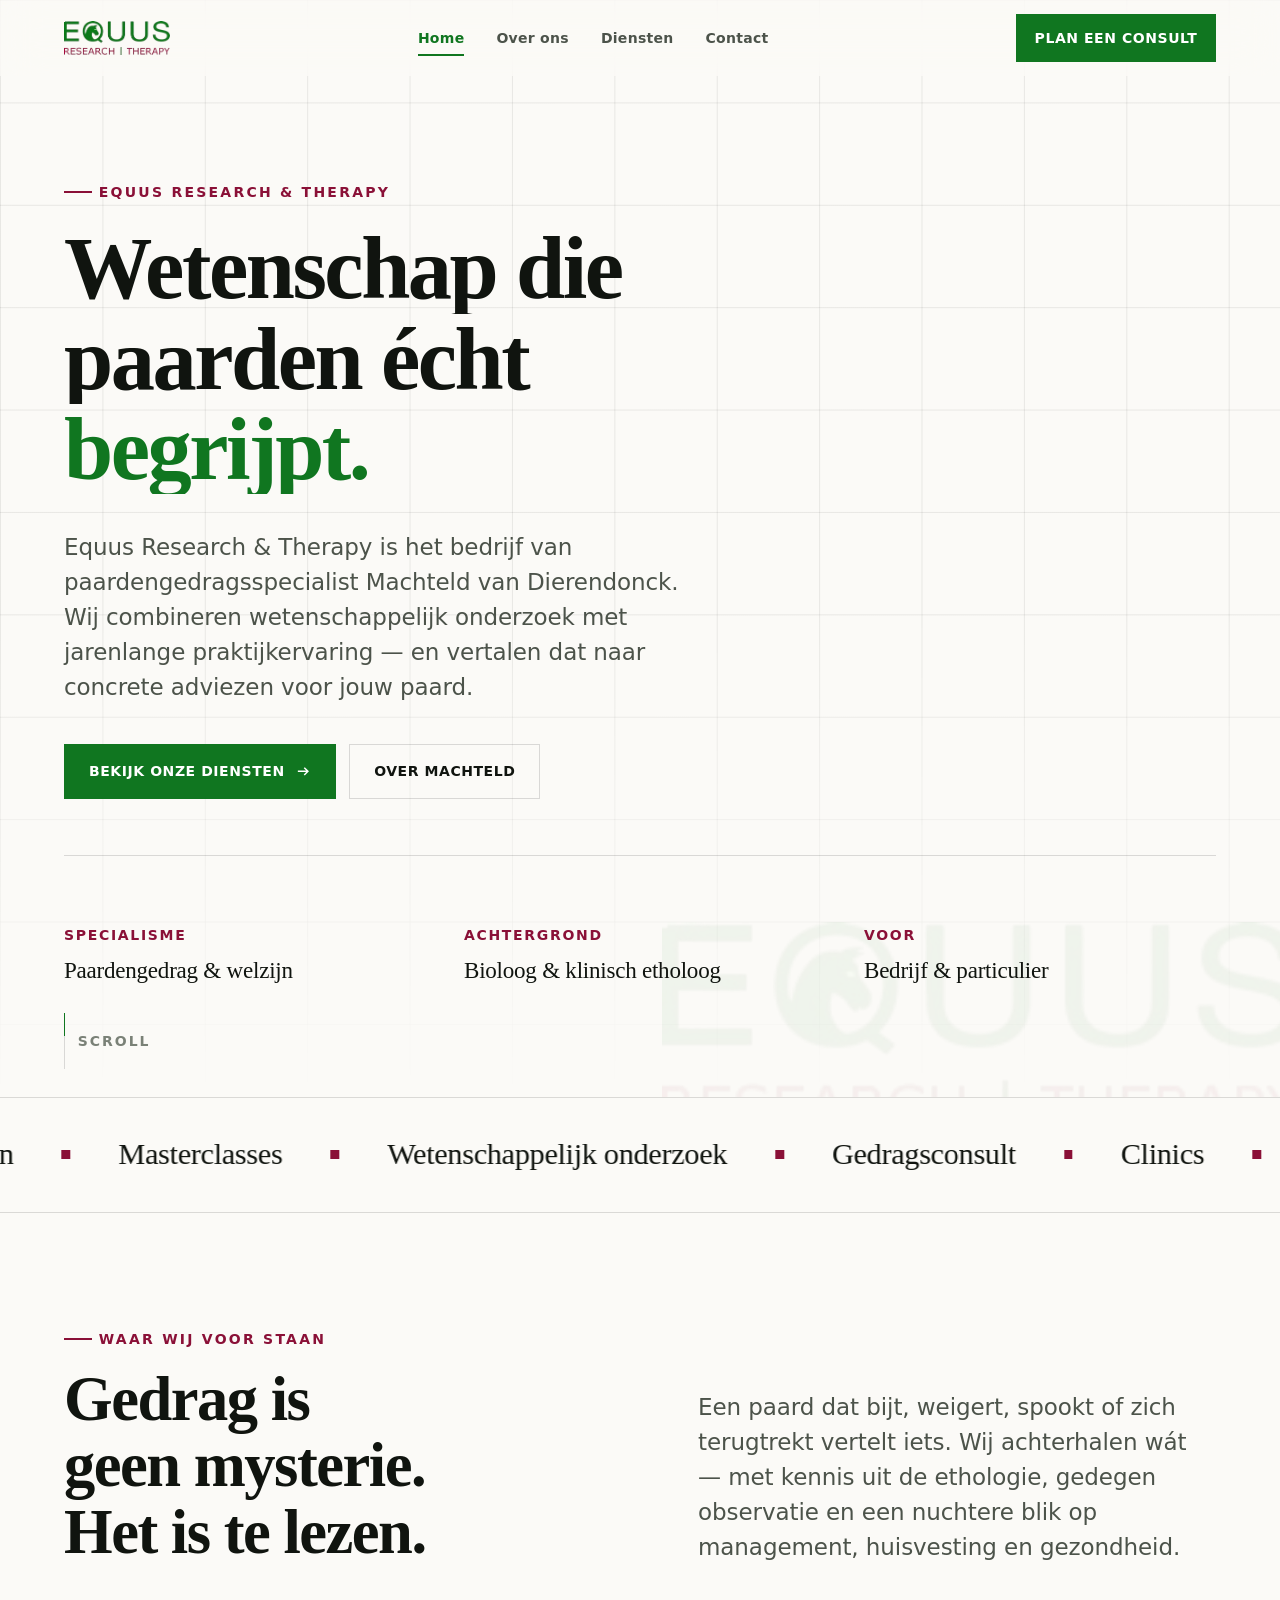
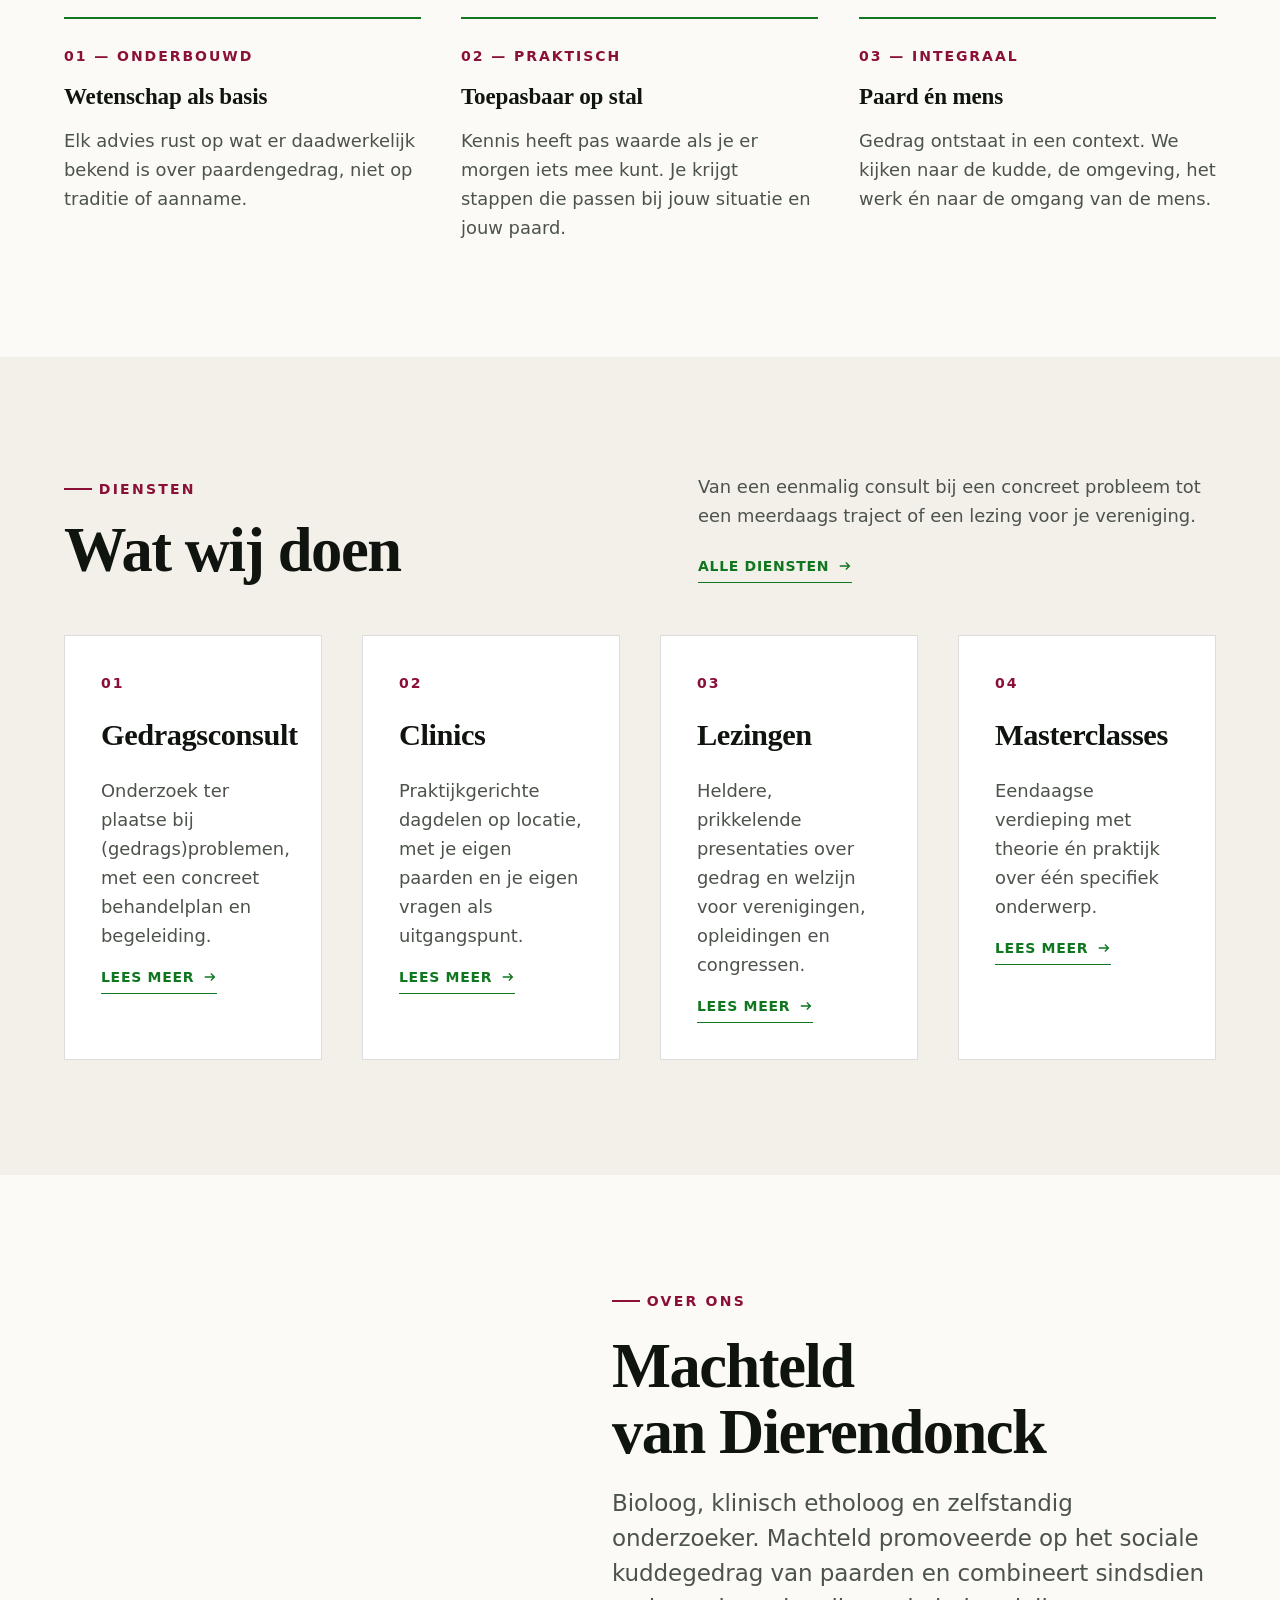
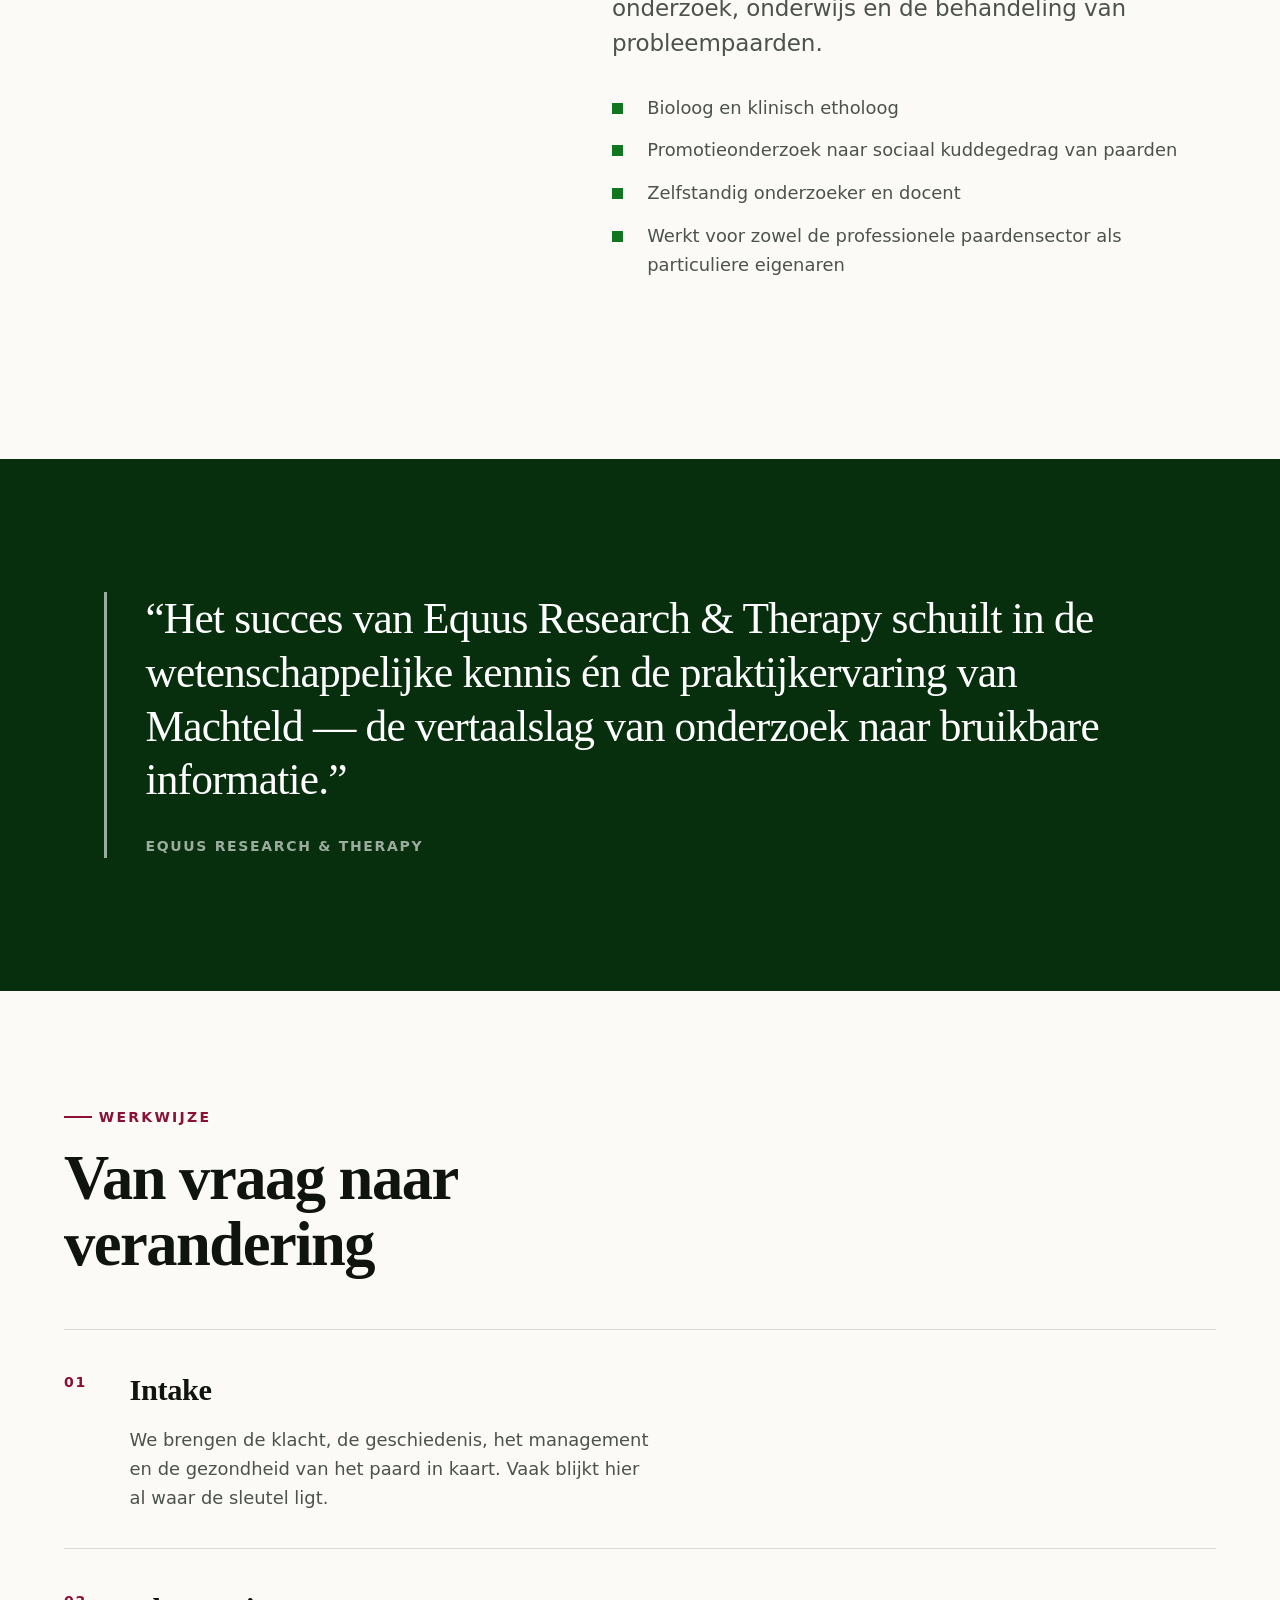
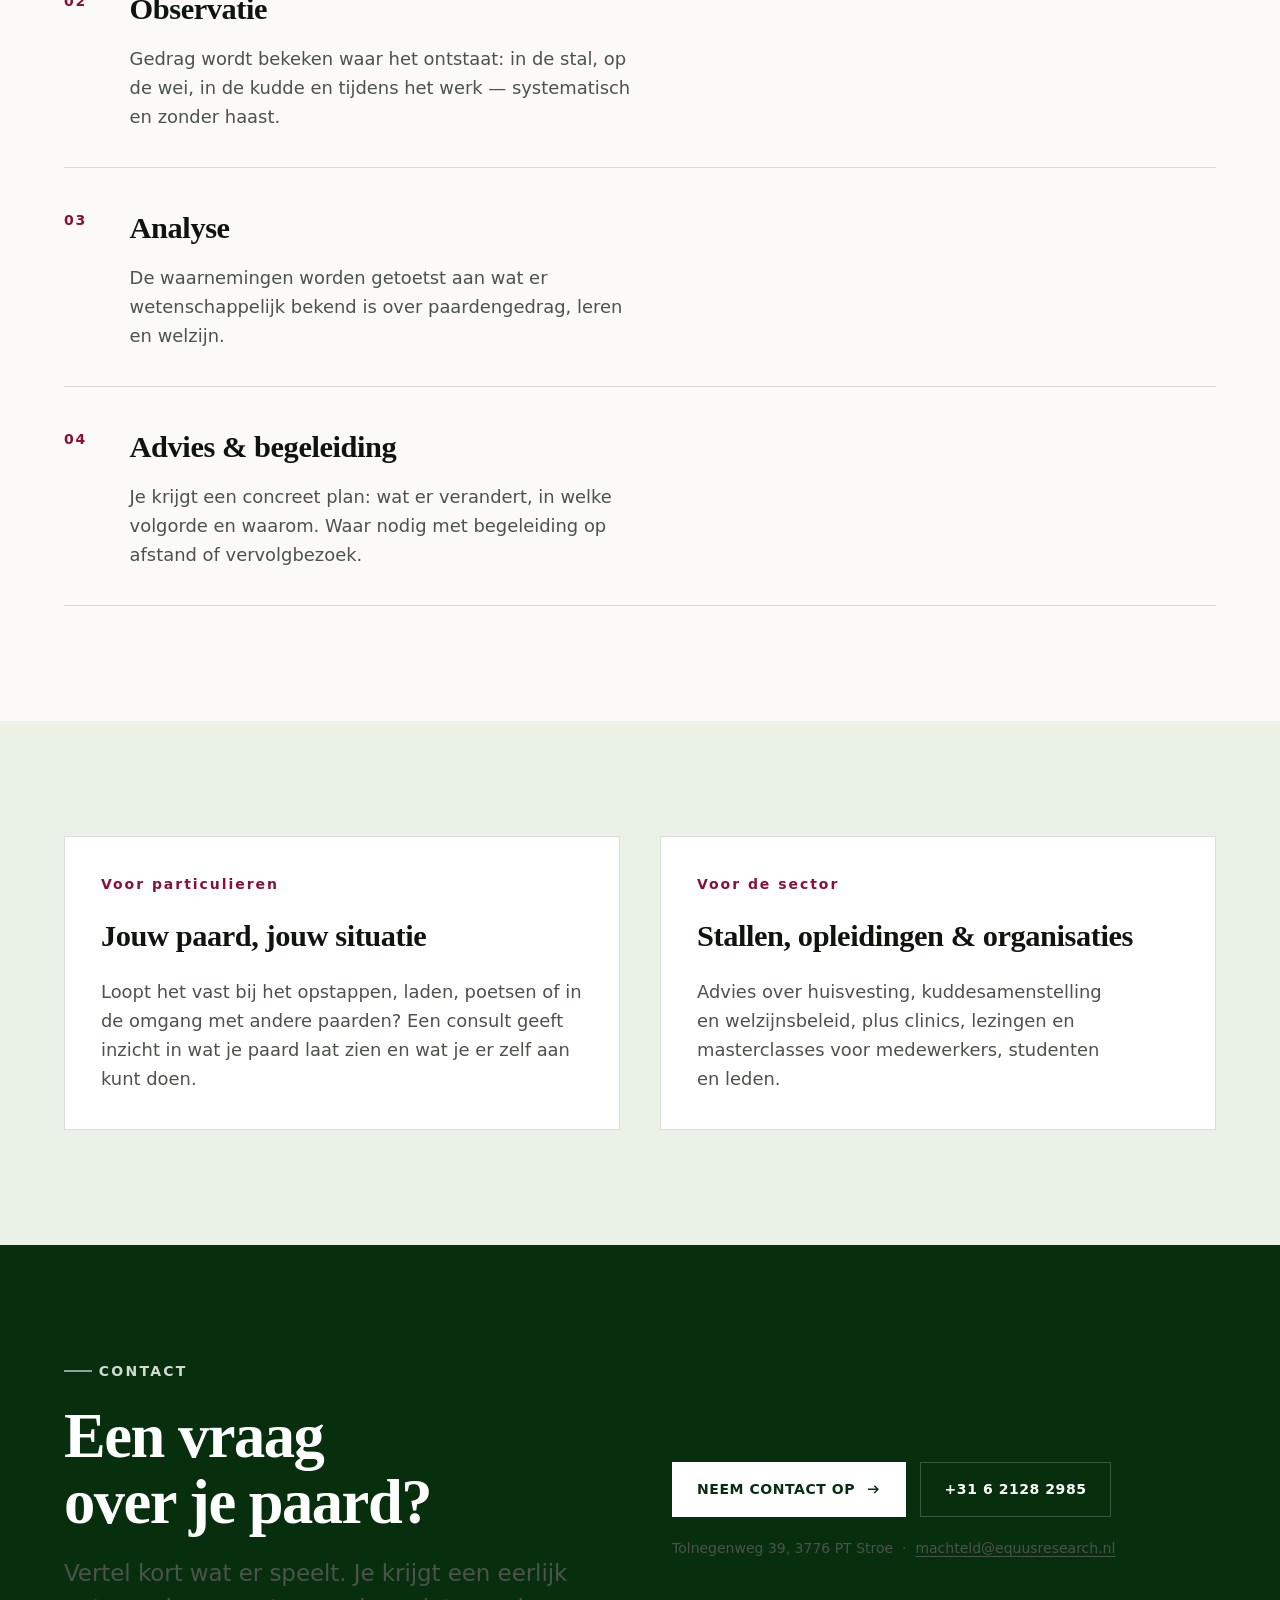
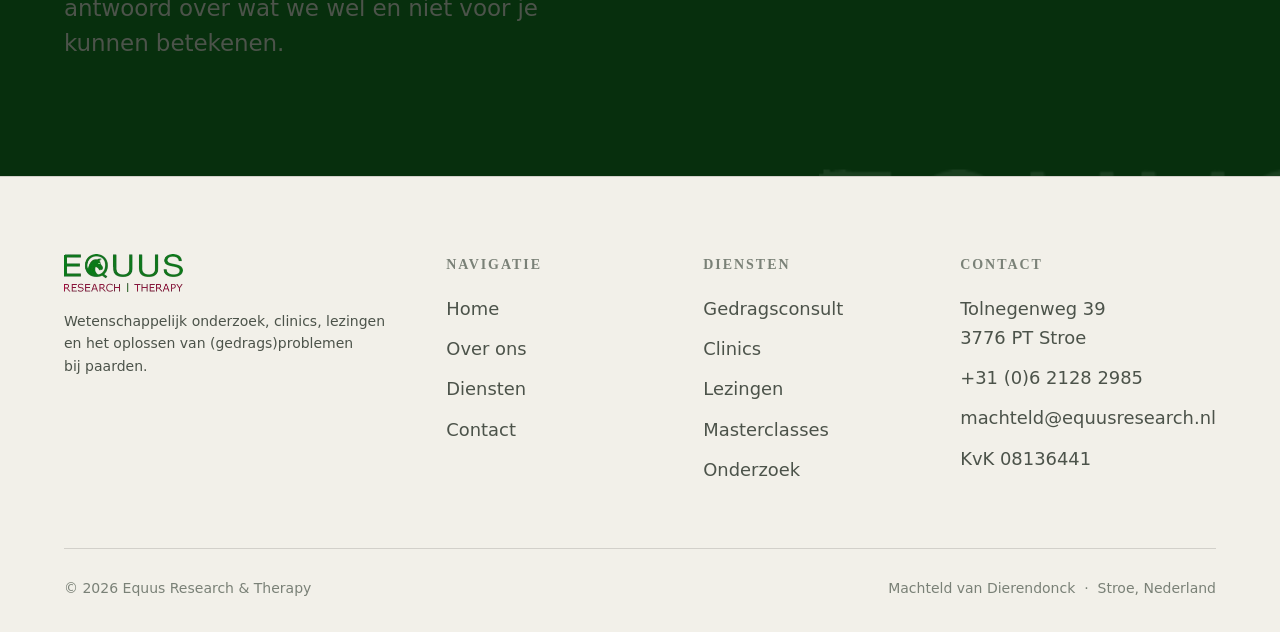
==== index.html @ 3ecbb98e "Website Equus Research & Therapy Statische site met vier pagina's (home, over ons, diensten, contact" ====
<!DOCTYPE html>
<html lang="nl">
<head>
<meta charset="utf-8">
<meta name="viewport" content="width=device-width, initial-scale=1">
<title>EQUUS — Paardengedragsspecialist & Gedragstherapie</title>
<meta name="description" content="Wetenschappelijk onderbouwde hulp bij gedragsproblemen bij paarden. Gedragsconsult, clinics, lezingen en masterclasses door paardengedragsspecialist Machteld van Dierendonck.">
<meta name="keywords" content="paardengedragsspecialist, gedragstherapie paard, gedragsproblemen paarden, paardengedrag, etholoog, clinics paarden, masterclass paardengedrag, paardenwelzijn">
<link rel="canonical" href="https://www.equusresearch.nl/">
<meta name="theme-color" content="#107620">
<meta name="author" content="Equus Research &amp; Therapy">
<meta name="robots" content="index, follow">

<meta property="og:type" content="website">
<meta property="og:locale" content="nl_NL">
<meta property="og:site_name" content="Equus Research &amp; Therapy">
<meta property="og:title" content="EQUUS — Paardengedragsspecialist &amp; Gedragstherapie">
<meta property="og:description" content="Wetenschap en praktijk verenigd. Gedragsconsulten, clinics, lezingen en masterclasses rond paardengedrag en paardenwelzijn.">
<meta property="og:url" content="https://www.equusresearch.nl/">
<meta property="og:image" content="https://www.equusresearch.nl/assets/img/equus-logo.png">
<meta name="twitter:card" content="summary_large_image">

<link rel="icon" href="assets/img/equus-logo.png" type="image/png">
<link rel="apple-touch-icon" href="assets/img/equus-logo.png">
<link rel="stylesheet" href="assets/css/style.css">

<script type="application/ld+json">
{
  "@context": "https://schema.org",
  "@type": "ProfessionalService",
  "name": "Equus Research & Therapy",
  "description": "Wetenschappelijk onderzoek, clinics, lezingen en het oplossen van gedragsproblemen bij paarden.",
  "url": "https://www.equusresearch.nl/",
  "logo": "https://www.equusresearch.nl/assets/img/equus-logo.png",
  "image": "https://www.equusresearch.nl/assets/img/equus-logo.png",
  "email": "machteld@equusresearch.nl",
  "telephone": "+31621282985",
  "faxNumber": "+31342475656",
  "address": {
    "@type": "PostalAddress",
    "streetAddress": "Tolnegenweg 39",
    "postalCode": "3776 PT",
    "addressLocality": "Stroe",
    "addressCountry": "NL"
  },
  "areaServed": { "@type": "Country", "name": "Nederland" },
  "founder": {
    "@type": "Person",
    "name": "Machteld van Dierendonck",
    "jobTitle": "Paardengedragsspecialist, bioloog en klinisch etholoog"
  },
  "knowsAbout": ["Paardengedrag", "Kuddegedrag", "Paardenwelzijn", "Ethologie", "Gedragstherapie paarden"],
  "identifier": { "@type": "PropertyValue", "name": "KvK", "value": "08136441" },
  "hasOfferCatalog": {
    "@type": "OfferCatalog",
    "name": "Diensten",
    "itemListElement": [
      { "@type": "Offer", "itemOffered": { "@type": "Service", "name": "Gedragsconsult" } },
      { "@type": "Offer", "itemOffered": { "@type": "Service", "name": "Clinics" } },
      { "@type": "Offer", "itemOffered": { "@type": "Service", "name": "Lezingen" } },
      { "@type": "Offer", "itemOffered": { "@type": "Service", "name": "Masterclasses" } },
      { "@type": "Offer", "itemOffered": { "@type": "Service", "name": "Wetenschappelijk onderzoek" } }
    ]
  }
}
</script>
</head>
<body>

<a class="skip-link" href="#main">Naar hoofdinhoud</a>
<div class="progress" aria-hidden="true"></div>

<!-- ===================== HEADER ===================== -->
<header class="site-header">
  <div class="site-header__inner">
    <a class="brand" href="index.html" aria-label="Equus Research &amp; Therapy — naar de homepagina">
      <img src="assets/img/equus-logo.png" alt="Equus Research &amp; Therapy" width="235" height="76">
    </a>

    <nav class="nav" aria-label="Hoofdnavigatie">
      <a class="nav__link" data-nav="index.html" href="index.html">Home</a>
      <a class="nav__link" data-nav="over-ons.html" href="over-ons.html">Over ons</a>
      <a class="nav__link" data-nav="diensten.html" href="diensten.html">Diensten</a>
      <a class="nav__link" data-nav="contact.html" href="contact.html">Contact</a>
    </nav>

    <div class="header-actions">
      <a class="btn btn--sm" href="contact.html">
        <span class="btn__label">Plan een consult</span>
      </a>
      <button class="burger" type="button" aria-expanded="false" aria-controls="mobile-nav" aria-label="Menu openen">
        <span></span><span></span><span></span>
      </button>
    </div>
  </div>
</header>

<div class="scrim" aria-hidden="true"></div>
<nav class="mobile-nav" id="mobile-nav" aria-label="Mobiele navigatie">
  <a class="mobile-nav__link" data-nav="index.html" href="index.html"><span>01</span> Home</a>
  <a class="mobile-nav__link" data-nav="over-ons.html" href="over-ons.html"><span>02</span> Over ons</a>
  <a class="mobile-nav__link" data-nav="diensten.html" href="diensten.html"><span>03</span> Diensten</a>
  <a class="mobile-nav__link" data-nav="contact.html" href="contact.html"><span>04</span> Contact</a>
  <a class="btn" href="contact.html" style="margin-top: 1.75rem; justify-content: center;">
    <span class="btn__label">Plan een consult</span>
    <svg class="btn__arrow" viewBox="0 0 16 16" fill="none" aria-hidden="true"><path d="M2 8h11M9 4l4 4-4 4" stroke="currentColor" stroke-width="1.6"/></svg>
  </a>
</nav>

<main id="main">

  <!-- ===================== HERO ===================== -->
  <section class="hero">
    <div class="hero__grid" aria-hidden="true"></div>
    <img class="hero__mark" src="assets/img/equus-logo.png" alt="" aria-hidden="true" data-parallax="0.10">

    <div class="shell hero__inner">
      <p class="eyebrow" data-reveal="none">Equus Research &amp; Therapy</p>

      <h1 class="display hero__title reveal-lines" style="margin-top: 1.25rem;">
        <span><i>Wetenschap die</i></span>
        <span><i>paarden écht</i></span>
        <span><i><em>begrijpt.</em></i></span>
      </h1>

      <div style="max-width: 40rem; margin-top: clamp(1.5rem, 3vw, 2.25rem);">
        <p class="lead" data-reveal data-delay="220">
          Equus Research &amp; Therapy is het bedrijf van paardengedragsspecialist
          Machteld van Dierendonck. Wij combineren wetenschappelijk onderzoek met
          jarenlange praktijkervaring — en vertalen dat naar concrete adviezen voor
          jouw paard.
        </p>
      </div>

      <div class="row" style="margin-top: clamp(1.75rem, 3vw, 2.5rem);" data-reveal data-delay="320">
        <a class="btn" href="diensten.html">
          <span class="btn__label">Bekijk onze diensten</span>
          <svg class="btn__arrow" viewBox="0 0 16 16" fill="none" aria-hidden="true">
            <path d="M2 8h11M9 4l4 4-4 4" stroke="currentColor" stroke-width="1.6"/>
          </svg>
        </a>
        <a class="btn btn--ghost" href="over-ons.html">
          <span class="btn__label">Over Machteld</span>
        </a>
      </div>

      <ul class="hero__meta" data-stagger="110">
        <li data-reveal>
          <span class="k">Specialisme</span>
          <span class="v">Paardengedrag &amp; welzijn</span>
        </li>
        <li data-reveal>
          <span class="k">Achtergrond</span>
          <span class="v">Bioloog &amp; klinisch etholoog</span>
        </li>
        <li data-reveal>
          <span class="k">Voor</span>
          <span class="v">Bedrijf &amp; particulier</span>
        </li>
      </ul>
    </div>

    <div class="scroll-cue" aria-hidden="true">
      <span class="scroll-cue__track"></span>
      <span>Scroll</span>
    </div>
  </section>

  <!-- ===================== TICKER ===================== -->
  <div class="ticker" aria-hidden="true">
    <div class="ticker__track">
      <span class="ticker__item">Gedragsconsult</span>
      <span class="ticker__item">Clinics</span>
      <span class="ticker__item">Lezingen</span>
      <span class="ticker__item">Masterclasses</span>
      <span class="ticker__item">Wetenschappelijk onderzoek</span>
      <span class="ticker__item">Gedragsconsult</span>
      <span class="ticker__item">Clinics</span>
      <span class="ticker__item">Lezingen</span>
      <span class="ticker__item">Masterclasses</span>
      <span class="ticker__item">Wetenschappelijk onderzoek</span>
    </div>
  </div>

  <!-- ===================== POSITIONERING ===================== -->
  <section class="section">
    <div class="shell">
      <div class="section-head">
        <div class="section-head__title">
          <p class="eyebrow" data-reveal>Waar wij voor staan</p>
          <h2 class="h1" data-reveal data-delay="80">
            Gedrag is geen mysterie.<br>Het is te lezen.
          </h2>
        </div>
        <div data-reveal data-delay="160">
          <p class="lead">
            Een paard dat bijt, weigert, spookt of zich terugtrekt vertelt iets.
            Wij achterhalen wát — met kennis uit de ethologie, gedegen observatie
            en een nuchtere blik op management, huisvesting en gezondheid.
          </p>
        </div>
      </div>

      <div class="grid grid-3" data-stagger="110">
        <div class="pillar" data-reveal>
          <span class="pillar__k">01 — Onderbouwd</span>
          <h3 class="h4">Wetenschap als basis</h3>
          <p class="muted">
            Elk advies rust op wat er daadwerkelijk bekend is over paardengedrag,
            niet op traditie of aanname.
          </p>
        </div>
        <div class="pillar" data-reveal>
          <span class="pillar__k">02 — Praktisch</span>
          <h3 class="h4">Toepasbaar op stal</h3>
          <p class="muted">
            Kennis heeft pas waarde als je er morgen iets mee kunt. Je krijgt
            stappen die passen bij jouw situatie en jouw paard.
          </p>
        </div>
        <div class="pillar" data-reveal>
          <span class="pillar__k">03 — Integraal</span>
          <h3 class="h4">Paard én mens</h3>
          <p class="muted">
            Gedrag ontstaat in een context. We kijken naar de kudde, de omgeving,
            het werk én naar de omgang van de mens.
          </p>
        </div>
      </div>
    </div>
  </section>

  <!-- ===================== DIENSTEN ===================== -->
  <section class="section band-tint">
    <div class="shell">
      <div class="section-head">
        <div class="section-head__title">
          <p class="eyebrow" data-reveal>Diensten</p>
          <h2 class="h1" data-reveal data-delay="80">Wat wij doen</h2>
        </div>
        <div data-reveal data-delay="160" style="justify-self: start;">
          <p class="muted measure">
            Van een eenmalig consult bij een concreet probleem tot een meerdaags
            traject of een lezing voor je vereniging.
          </p>
          <p style="margin-top: 1.25rem;">
            <a class="link" href="diensten.html">
              Alle diensten
              <svg viewBox="0 0 16 16" fill="none" aria-hidden="true"><path d="M2 8h11M9 4l4 4-4 4" stroke="currentColor" stroke-width="1.6"/></svg>
            </a>
          </p>
        </div>
      </div>

      <div class="grid grid-4" data-stagger="90">
        <a class="card card--link" href="diensten.html#gedragsconsult" data-reveal>
          <span class="card__index">01</span>
          <h3 class="card__title">Gedragsconsult</h3>
          <p class="card__text">
            Onderzoek ter plaatse bij (gedrags)problemen, met een concreet
            behandelplan en begeleiding.
          </p>
          <span class="link">Lees meer
            <svg viewBox="0 0 16 16" fill="none" aria-hidden="true"><path d="M2 8h11M9 4l4 4-4 4" stroke="currentColor" stroke-width="1.6"/></svg>
          </span>
        </a>

        <a class="card card--link" href="diensten.html#clinics" data-reveal>
          <span class="card__index">02</span>
          <h3 class="card__title">Clinics</h3>
          <p class="card__text">
            Praktijkgerichte dagdelen op locatie, met je eigen paarden en je
            eigen vragen als uitgangspunt.
          </p>
          <span class="link">Lees meer
            <svg viewBox="0 0 16 16" fill="none" aria-hidden="true"><path d="M2 8h11M9 4l4 4-4 4" stroke="currentColor" stroke-width="1.6"/></svg>
          </span>
        </a>

        <a class="card card--link" href="diensten.html#lezingen" data-reveal>
          <span class="card__index">03</span>
          <h3 class="card__title">Lezingen</h3>
          <p class="card__text">
            Heldere, prikkelende presentaties over gedrag en welzijn voor
            verenigingen, opleidingen en congressen.
          </p>
          <span class="link">Lees meer
            <svg viewBox="0 0 16 16" fill="none" aria-hidden="true"><path d="M2 8h11M9 4l4 4-4 4" stroke="currentColor" stroke-width="1.6"/></svg>
          </span>
        </a>

        <a class="card card--link" href="diensten.html#masterclasses" data-reveal>
          <span class="card__index">04</span>
          <h3 class="card__title">Masterclasses</h3>
          <p class="card__text">
            Eendaagse verdieping met theorie én praktijk over één specifiek
            onderwerp.
          </p>
          <span class="link">Lees meer
            <svg viewBox="0 0 16 16" fill="none" aria-hidden="true"><path d="M2 8h11M9 4l4 4-4 4" stroke="currentColor" stroke-width="1.6"/></svg>
          </span>
        </a>
      </div>
    </div>
  </section>

  <!-- ===================== OVER MACHTELD ===================== -->
  <section class="section">
    <div class="shell">
      <div class="split split--wide-right">
        <div data-wipe>
          <figure class="art" style="margin: 0;">
            <span class="art__layer" aria-hidden="true"></span>
            <span class="art__block art__block--a" aria-hidden="true"></span>
            <span class="art__block art__block--b" aria-hidden="true"></span>
            <img class="art__mark" src="assets/img/equus-logo.png" alt="" aria-hidden="true">
            <figcaption class="art__caption">Equus Research &amp; Therapy</figcaption>
          </figure>
        </div>

        <div class="stack-lg">
          <div class="stack">
            <p class="eyebrow" data-reveal>Over ons</p>
            <h2 class="h1" data-reveal data-delay="80">Machteld van&nbsp;Dierendonck</h2>
            <p class="lead" data-reveal data-delay="140">
              Bioloog, klinisch etholoog en zelfstandig onderzoeker. Machteld
              promoveerde op het sociale kuddegedrag van paarden en combineert
              sindsdien onderzoek, onderwijs en de behandeling van probleempaarden.
            </p>
          </div>

          <ul class="ticks" data-stagger="80">
            <li data-reveal>Bioloog en klinisch etholoog</li>
            <li data-reveal>Promotieonderzoek naar sociaal kuddegedrag van paarden</li>
            <li data-reveal>Zelfstandig onderzoeker en docent</li>
            <li data-reveal>Werkt voor zowel de professionele paardensector als particuliere eigenaren</li>
          </ul>

          <p data-reveal>
            <a class="link" href="over-ons.html">
              Lees het volledige verhaal
              <svg viewBox="0 0 16 16" fill="none" aria-hidden="true"><path d="M2 8h11M9 4l4 4-4 4" stroke="currentColor" stroke-width="1.6"/></svg>
            </a>
          </p>
        </div>
      </div>
    </div>
  </section>

  <!-- ===================== CITAAT ===================== -->
  <section class="section band-dark">
    <div class="shell">
      <figure class="quote" data-reveal>
        <blockquote>
          “Het succes van Equus Research &amp; Therapy schuilt in de wetenschappelijke
          kennis én de praktijkervaring van Machteld — de vertaalslag van onderzoek
          naar bruikbare informatie.”
        </blockquote>
        <figcaption>Equus Research &amp; Therapy</figcaption>
      </figure>
    </div>
  </section>

  <!-- ===================== WERKWIJZE ===================== -->
  <section class="section">
    <div class="shell">
      <div class="section-head">
        <div class="section-head__title">
          <p class="eyebrow" data-reveal>Werkwijze</p>
          <h2 class="h1" data-reveal data-delay="80">Van vraag naar verandering</h2>
        </div>
        <div data-reveal data-delay="160">
          <p class="muted measure">
            Een vaste route, maar nooit een standaardantwoord. Elk traject begint
            met kijken en luisteren — pas daarna volgt advies.
          </p>
        </div>
      </div>

      <ol class="steps" data-stagger="90">
        <li class="step" data-reveal>
          <span class="step__n">01</span>
          <h3 class="step__t">Intake</h3>
          <p class="step__d">
            We brengen de klacht, de geschiedenis, het management en de gezondheid
            van het paard in kaart. Vaak blijkt hier al waar de sleutel ligt.
          </p>
        </li>
        <li class="step" data-reveal>
          <span class="step__n">02</span>
          <h3 class="step__t">Observatie</h3>
          <p class="step__d">
            Gedrag wordt bekeken waar het ontstaat: in de stal, op de wei, in de
            kudde en tijdens het werk — systematisch en zonder haast.
          </p>
        </li>
        <li class="step" data-reveal>
          <span class="step__n">03</span>
          <h3 class="step__t">Analyse</h3>
          <p class="step__d">
            De waarnemingen worden getoetst aan wat er wetenschappelijk bekend is
            over paardengedrag, leren en welzijn.
          </p>
        </li>
        <li class="step" data-reveal>
          <span class="step__n">04</span>
          <h3 class="step__t">Advies &amp; begeleiding</h3>
          <p class="step__d">
            Je krijgt een concreet plan: wat er verandert, in welke volgorde en
            waarom. Waar nodig met begeleiding op afstand of vervolgbezoek.
          </p>
        </li>
      </ol>
    </div>
  </section>

  <!-- ===================== VOOR WIE ===================== -->
  <section class="section band-green-tint">
    <div class="shell">
      <div class="grid grid-2">
        <div class="card card--flat" data-reveal="left" style="background: var(--white);">
          <span class="card__index">Voor particulieren</span>
          <h3 class="card__title">Jouw paard, jouw situatie</h3>
          <p class="card__text">
            Loopt het vast bij het opstappen, laden, poetsen of in de omgang met
            andere paarden? Een consult geeft inzicht in wat je paard laat zien
            en wat je er zelf aan kunt doen.
          </p>
        </div>
        <div class="card card--flat" data-reveal="right" data-delay="100" style="background: var(--white);">
          <span class="card__index">Voor de sector</span>
          <h3 class="card__title">Stallen, opleidingen &amp; organisaties</h3>
          <p class="card__text">
            Advies over huisvesting, kuddesamenstelling en welzijnsbeleid, plus
            clinics, lezingen en masterclasses voor medewerkers, studenten en leden.
          </p>
        </div>
      </div>
    </div>
  </section>

  <!-- ===================== CTA ===================== -->
  <section class="section cta">
    <img class="cta__mark" src="assets/img/equus-logo.png" alt="" aria-hidden="true" data-parallax="0.08">
    <div class="shell cta__inner">
      <div class="split">
        <div class="stack">
          <p class="eyebrow eyebrow--invert" data-reveal>Contact</p>
          <h2 class="h1" data-reveal data-delay="80">Een vraag over je paard?</h2>
          <p class="lead" data-reveal data-delay="140">
            Vertel kort wat er speelt. Je krijgt een eerlijk antwoord over wat we
            wel en niet voor je kunnen betekenen.
          </p>
        </div>
        <div class="stack" data-reveal="right" data-delay="200">
          <div class="row">
            <a class="btn btn--invert" href="contact.html">
              <span class="btn__label">Neem contact op</span>
              <svg class="btn__arrow" viewBox="0 0 16 16" fill="none" aria-hidden="true"><path d="M2 8h11M9 4l4 4-4 4" stroke="currentColor" stroke-width="1.6"/></svg>
            </a>
            <a class="btn btn--outline-invert" href="tel:+31621282985">
              <span class="btn__label">+31 6 2128 2985</span>
            </a>
          </div>
          <p class="muted" style="font-size: var(--step--1);">
            Tolnegenweg 39, 3776 PT Stroe &nbsp;·&nbsp;
            <a href="mailto:machteld@equusresearch.nl" style="text-decoration: underline; text-underline-offset: 3px;">machteld@equusresearch.nl</a>
          </p>
        </div>
      </div>
    </div>
  </section>

</main>

<!-- ===================== FOOTER ===================== -->
<footer class="site-footer">
  <div class="shell">
    <div class="footer-grid">
      <div class="footer-brand">
        <img src="assets/img/equus-logo.png" alt="Equus Research &amp; Therapy" width="235" height="76">
        <p class="muted measure-sm" style="font-size: var(--step--1);">
          Wetenschappelijk onderzoek, clinics, lezingen en het oplossen van
          (gedrags)problemen bij paarden.
        </p>
      </div>

      <div>
        <h2 class="footer-title">Navigatie</h2>
        <ul class="footer-list">
          <li><a href="index.html">Home</a></li>
          <li><a href="over-ons.html">Over ons</a></li>
          <li><a href="diensten.html">Diensten</a></li>
          <li><a href="contact.html">Contact</a></li>
        </ul>
      </div>

      <div>
        <h2 class="footer-title">Diensten</h2>
        <ul class="footer-list">
          <li><a href="diensten.html#gedragsconsult">Gedragsconsult</a></li>
          <li><a href="diensten.html#clinics">Clinics</a></li>
          <li><a href="diensten.html#lezingen">Lezingen</a></li>
          <li><a href="diensten.html#masterclasses">Masterclasses</a></li>
          <li><a href="diensten.html#onderzoek">Onderzoek</a></li>
        </ul>
      </div>

      <div>
        <h2 class="footer-title">Contact</h2>
        <ul class="footer-list">
          <li><span>Tolnegenweg 39<br>3776 PT Stroe</span></li>
          <li><a href="tel:+31621282985">+31 (0)6 2128 2985</a></li>
          <li><a href="mailto:machteld@equusresearch.nl">machteld@equusresearch.nl</a></li>
          <li><span>KvK 08136441</span></li>
        </ul>
      </div>
    </div>

    <div class="footer-bottom">
      <span>&copy; <span id="year">2026</span> Equus Research &amp; Therapy</span>
      <span>Machteld van Dierendonck &nbsp;·&nbsp; Stroe, Nederland</span>
    </div>
  </div>
</footer>

<button class="to-top" type="button" aria-label="Terug naar boven">
  <svg viewBox="0 0 16 16" fill="none" aria-hidden="true"><path d="M8 13V3M4 7l4-4 4 4" stroke="currentColor" stroke-width="1.6"/></svg>
</button>

<script src="assets/js/main.js"></script>
<script>document.getElementById('year').textContent = new Date().getFullYear();</script>
</body>
</html>
---- assets/css/style.css ----
/* ==========================================================================
   EQUUS Research & Therapy — stylesheet
   Design system: rechte hoeken (0 radius), logokleuren, editoriaal raster.
   ========================================================================== */

/* --------------------------------------------------------------------------
   1. Tokens
   -------------------------------------------------------------------------- */
:root {
  color-scheme: light;

  /* Merkkleuren, bemonsterd uit het logo */
  --green:        #107620;
  --green-deep:   #0B4F16;
  --green-dark:   #072F0D;
  --green-tint:   #EAF1E7;
  --green-line:   rgba(16, 118, 32, 0.22);

  --maroon:       #8A1037;
  --maroon-deep:  #5E0A25;
  --maroon-tint:  #F6EBEF;

  /* Neutralen */
  --paper:        #FBFAF7;
  --paper-2:      #F2F0E9;
  --paper-3:      #E7E4DA;
  --ink:          #10140F;
  --ink-2:        #4C534A;
  --ink-3:        #7A8177;
  --white:        #FFFFFF;

  --rule:         rgba(16, 20, 15, 0.14);
  --rule-soft:    rgba(16, 20, 15, 0.08);
  --rule-invert:  rgba(255, 255, 255, 0.20);

  /* Typografie */
  --font-display: "Iowan Old Style", "Palatino Linotype", "Book Antiqua",
                  Palatino, Georgia, "Times New Roman", serif;
  --font-sans:    system-ui, -apple-system, "Segoe UI", Roboto,
                  "Helvetica Neue", Arial, sans-serif;

  /* Schaal — alles in rem zodat de layout meeschaalt met de tekstinstelling */
  --step--1: clamp(0.80rem, 0.77rem + 0.14vw, 0.875rem);
  --step-0:  clamp(1.00rem, 0.96rem + 0.20vw, 1.125rem);
  --step-1:  clamp(1.20rem, 1.12rem + 0.40vw, 1.44rem);
  --step-2:  clamp(1.45rem, 1.30rem + 0.75vw, 1.95rem);
  --step-3:  clamp(1.85rem, 1.55rem + 1.45vw, 2.75rem);
  --step-4:  clamp(2.30rem, 1.75rem + 2.70vw, 4.00rem);
  --step-5:  clamp(2.80rem, 1.85rem + 4.60vw, 6.00rem);

  /* Ritme */
  --gutter:   clamp(1.25rem, 4vw, 2.5rem);
  --bleed:    clamp(1.25rem, 5vw, 4.5rem);
  --shell:    84rem;
  --section:  clamp(4.5rem, 9vw, 9rem);

  /* Beweging — kritisch gedempt (geen overshoot) tenzij momentum voorafgaat */
  --ease-out:  cubic-bezier(0.22, 0.61, 0.36, 1);
  --ease-in:   cubic-bezier(0.64, 0.39, 0.78, 0.00); /* spiegel van --ease-out */
  --spring:    cubic-bezier(0.16, 0.84, 0.30, 1);
  --t-fast:    140ms;
  --t-base:    340ms;
  --t-slow:    720ms;

  --header-h: 4.75rem;
}

/* --------------------------------------------------------------------------
   2. Reset & basis
   -------------------------------------------------------------------------- */
*, *::before, *::after { box-sizing: border-box; }

html {
  -webkit-text-size-adjust: 100%;
  scroll-behavior: smooth;
  scroll-padding-top: calc(var(--header-h) + 1.5rem);
}

body {
  margin: 0;
  background: var(--paper);
  color: var(--ink);
  font-family: var(--font-sans);
  font-size: var(--step-0);
  line-height: 1.62;
  font-optical-sizing: auto;
  -webkit-font-smoothing: antialiased;
  overflow-x: hidden;
}

body.is-locked { overflow: hidden; }

img, svg, video { display: block; max-width: 100%; height: auto; }

/* Rechte hoeken — nergens afronding */
* { border-radius: 0 !important; }

a { color: inherit; text-decoration: none; }

h1, h2, h3, h4 {
  margin: 0;
  font-family: var(--font-display);
  font-weight: 600;
  text-wrap: balance;
}

p { margin: 0; text-wrap: pretty; }
ul, ol { margin: 0; padding: 0; list-style: none; }

::selection { background: var(--green); color: #fff; }

:focus-visible {
  outline: 2px solid var(--maroon);
  outline-offset: 3px;
}

/* --------------------------------------------------------------------------
   3. Typografische klassen
   Tracking is maatafhankelijk: groot = negatief, klein = licht positief.
   -------------------------------------------------------------------------- */
.display {
  font-size: var(--step-5);
  line-height: 1.02;
  letter-spacing: -0.028em;
}
.h1 { font-size: var(--step-4); line-height: 1.06; letter-spacing: -0.024em; }
.h2 { font-size: var(--step-3); line-height: 1.12; letter-spacing: -0.018em; }
.h3 { font-size: var(--step-2); line-height: 1.20; letter-spacing: -0.012em; }
.h4 { font-size: var(--step-1); line-height: 1.30; letter-spacing: -0.006em; }

.lead {
  font-size: var(--step-1);
  line-height: 1.52;
  letter-spacing: -0.004em;
  color: var(--ink-2);
}

.eyebrow {
  display: inline-flex;
  align-items: center;
  gap: 0.7ch;
  font-family: var(--font-sans);
  font-size: var(--step--1);
  font-weight: 600;
  letter-spacing: 0.16em;
  text-transform: uppercase;
  color: var(--maroon);
}
.eyebrow::before {
  content: "";
  width: 1.75rem;
  height: 2px;
  background: var(--maroon);
  flex: none;
}
.eyebrow--plain::before { display: none; }
.eyebrow--green { color: var(--green); }
.eyebrow--green::before { background: var(--green); }
.eyebrow--invert { color: rgba(255,255,255,0.82); }
.eyebrow--invert::before { background: rgba(255,255,255,0.55); }

.muted { color: var(--ink-2); }
.measure { max-width: 34em; }
.measure-sm { max-width: 26em; }

/* --------------------------------------------------------------------------
   4. Layout
   -------------------------------------------------------------------------- */
.shell {
  width: min(100% - (var(--bleed) * 2), var(--shell));
  margin-inline: auto;
}

.section { padding-block: var(--section); position: relative; }
.section--tight { padding-block: clamp(3rem, 6vw, 5.5rem); }
.section--flush-top { padding-top: 0; }

.section-head {
  display: grid;
  gap: clamp(1.25rem, 3vw, 2.5rem);
  grid-template-columns: 1fr;
  align-items: end;
  padding-bottom: clamp(2rem, 4vw, 3.5rem);
}
@media (min-width: 62rem) {
  .section-head { grid-template-columns: minmax(0, 1.15fr) minmax(0, 1fr); }
}
.section-head__title { display: grid; gap: 1rem; }

.grid { display: grid; gap: var(--gutter); }
.grid-2 { grid-template-columns: 1fr; }
.grid-3 { grid-template-columns: 1fr; }
.grid-4 { grid-template-columns: 1fr; }
@media (min-width: 46rem) {
  .grid-2 { grid-template-columns: repeat(2, minmax(0, 1fr)); }
  .grid-3 { grid-template-columns: repeat(2, minmax(0, 1fr)); }
  .grid-4 { grid-template-columns: repeat(2, minmax(0, 1fr)); }
}
@media (min-width: 68rem) {
  .grid-3 { grid-template-columns: repeat(3, minmax(0, 1fr)); }
  .grid-4 { grid-template-columns: repeat(4, minmax(0, 1fr)); }
}

.split {
  display: grid;
  gap: clamp(2rem, 5vw, 4.5rem);
  align-items: center;
}
@media (min-width: 62rem) {
  .split { grid-template-columns: minmax(0, 1fr) minmax(0, 1fr); }
  .split--wide-left { grid-template-columns: minmax(0, 1.25fr) minmax(0, 1fr); }
  .split--wide-right { grid-template-columns: minmax(0, 1fr) minmax(0, 1.25fr); }
}

.rule { height: 1px; background: var(--rule); border: 0; margin: 0; }

.stack { display: grid; gap: 1.25rem; align-content: start; }
.stack-sm { display: grid; gap: 0.75rem; align-content: start; }
.stack-lg { display: grid; gap: 2rem; align-content: start; }

.row { display: flex; flex-wrap: wrap; gap: 0.85rem; align-items: center; }

/* Donkere secties */
.band-dark {
  background: var(--green-dark);
  color: var(--white);
}
.band-dark .muted,
.band-dark .lead { color: rgba(255, 255, 255, 0.72); }
.band-dark .rule { background: var(--rule-invert); }

.band-tint { background: var(--paper-2); }
.band-green-tint { background: var(--green-tint); }

/* --------------------------------------------------------------------------
   5. Header
   -------------------------------------------------------------------------- */
.skip-link {
  position: fixed;
  top: 0; left: 0;
  z-index: 200;
  transform: translateY(-110%);
  background: var(--green);
  color: #fff;
  padding: 0.85rem 1.25rem;
  font-weight: 600;
  transition: transform var(--t-fast) var(--ease-out);
}
.skip-link:focus { transform: translateY(0); }

.site-header {
  position: fixed;
  inset: 0 0 auto 0;
  z-index: 100;
  height: var(--header-h);
  display: flex;
  align-items: center;
  background: rgba(251, 250, 247, 0.72);
  backdrop-filter: blur(20px) saturate(180%);
  -webkit-backdrop-filter: blur(20px) saturate(180%);
  transition: background var(--t-base) var(--ease-out),
              box-shadow var(--t-base) var(--ease-out);
}
/* Scroll-edge effect: de rand verschijnt pas als er content onder schuift */
.site-header::after {
  content: "";
  position: absolute;
  inset: auto 0 0 0;
  height: 1px;
  background: var(--rule);
  opacity: 0;
  transition: opacity var(--t-base) var(--ease-out);
}
.site-header.is-scrolled { background: rgba(251, 250, 247, 0.86); }
.site-header.is-scrolled::after { opacity: 1; }

.site-header__inner {
  width: min(100% - (var(--bleed) * 2), var(--shell));
  margin-inline: auto;
  display: flex;
  align-items: center;
  justify-content: space-between;
  gap: 1.5rem;
}

.brand { display: flex; align-items: center; flex: none; }
.brand img {
  height: 2.15rem;
  width: auto;
  transition: opacity var(--t-fast) var(--ease-out);
}
.brand:hover img { opacity: 0.72; }

.nav { display: none; }
@media (min-width: 62rem) {
  .nav { display: flex; align-items: center; gap: clamp(1.25rem, 2.5vw, 2.25rem); }
}

.nav__link {
  position: relative;
  font-size: var(--step--1);
  font-weight: 600;
  letter-spacing: 0.02em;
  padding-block: 0.4rem;
  color: var(--ink-2);
  transition: color var(--t-fast) var(--ease-out);
}
.nav__link::after {
  content: "";
  position: absolute;
  inset: auto 0 0 0;
  height: 2px;
  background: var(--green);
  transform: scaleX(0);
  transform-origin: left;
  transition: transform var(--t-base) var(--spring);
}
.nav__link:hover { color: var(--ink); }
.nav__link:hover::after { transform: scaleX(1); }
.nav__link[aria-current="page"] { color: var(--green); }
.nav__link[aria-current="page"]::after { transform: scaleX(1); }

.header-actions { display: flex; align-items: center; gap: 0.75rem; }
/* Op smalle schermen wint het menu; de CTA staat in het paneel */
@media (max-width: 33rem) {
  .header-actions .btn { display: none; }
}

/* Hamburger */
.burger {
  display: inline-flex;
  flex-direction: column;
  justify-content: center;
  gap: 5px;
  width: 2.75rem;
  height: 2.75rem;
  padding: 0 0.55rem;
  border: 1px solid var(--rule);
  background: transparent;
  cursor: pointer;
}
@media (min-width: 62rem) { .burger { display: none; } }
.burger span {
  display: block;
  height: 2px;
  width: 100%;
  background: var(--ink);
  transition: transform var(--t-base) var(--spring), opacity var(--t-fast) linear;
}
.burger[aria-expanded="true"] span:nth-child(1) { transform: translateY(7px) rotate(45deg); }
.burger[aria-expanded="true"] span:nth-child(2) { opacity: 0; }
.burger[aria-expanded="true"] span:nth-child(3) { transform: translateY(-7px) rotate(-45deg); }

/* Mobiel paneel — komt van rechts, vertrekt naar rechts (spatiale symmetrie) */
.mobile-nav {
  position: fixed;
  inset: 0 0 0 auto;
  z-index: 99;
  width: min(88vw, 24rem);
  background: var(--white);
  border-left: 1px solid var(--rule);
  padding: calc(var(--header-h) + 2rem) var(--gutter) 2rem;
  display: grid;
  align-content: start;
  gap: 0.25rem;
  transform: translateX(100%);
  visibility: hidden;
  transition: transform var(--t-base) var(--ease-in),
              visibility 0s linear var(--t-base);
}
.mobile-nav.is-open {
  transform: translateX(0);
  visibility: visible;
  transition: transform 420ms var(--spring), visibility 0s;
}
.mobile-nav__link {
  display: flex;
  align-items: baseline;
  gap: 1rem;
  padding: 1.05rem 0;
  border-bottom: 1px solid var(--rule-soft);
  font-family: var(--font-display);
  font-size: var(--step-2);
  letter-spacing: -0.015em;
}
.mobile-nav__link span {
  font-family: var(--font-sans);
  font-size: var(--step--1);
  font-weight: 600;
  color: var(--maroon);
  letter-spacing: 0.1em;
}
.mobile-nav__link[aria-current="page"] { color: var(--green); }

.scrim {
  position: fixed;
  inset: 0;
  z-index: 98;
  background: rgba(7, 47, 13, 0.42);
  backdrop-filter: blur(2px);
  opacity: 0;
  visibility: hidden;
  transition: opacity var(--t-base) var(--ease-out), visibility 0s linear var(--t-base);
}
.scrim.is-open { opacity: 1; visibility: visible; transition: opacity var(--t-base) var(--ease-out), visibility 0s; }

/* Scroll-voortgang */
.progress {
  position: fixed;
  inset: 0 auto auto 0;
  z-index: 101;
  height: 2px;
  width: 100%;
  background: var(--green);
  transform: scaleX(0);
  transform-origin: left;
  will-change: transform;
}

/* --------------------------------------------------------------------------
   6. Knoppen
   -------------------------------------------------------------------------- */
.btn {
  --btn-bg: var(--green);
  --btn-fg: #fff;
  --btn-bd: var(--green);
  position: relative;
  display: inline-flex;
  align-items: center;
  gap: 0.7rem;
  padding: 0.95rem 1.5rem;
  border: 1px solid var(--btn-bd);
  background: var(--btn-bg);
  color: var(--btn-fg);
  font-family: var(--font-sans);
  font-size: var(--step--1);
  font-weight: 600;
  letter-spacing: 0.04em;
  text-transform: uppercase;
  cursor: pointer;
  overflow: hidden;
  transition: transform var(--t-fast) var(--ease-out),
              background var(--t-base) var(--ease-out),
              color var(--t-base) var(--ease-out),
              border-color var(--t-base) var(--ease-out);
}
.btn__label { position: relative; z-index: 1; }
.btn__arrow {
  position: relative;
  z-index: 1;
  width: 1.05em;
  flex: none;
  transition: transform var(--t-base) var(--spring);
}
.btn:hover .btn__arrow { transform: translateX(0.28em); }
/* Feedback op pointer-down, niet pas bij loslaten */
.btn:active { transform: scale(0.975); }

.btn:hover { background: var(--green-deep); border-color: var(--green-deep); }

.btn--ghost {
  --btn-bg: transparent;
  --btn-fg: var(--ink);
  --btn-bd: var(--rule);
}
.btn--ghost:hover { background: var(--ink); border-color: var(--ink); color: #fff; }

.btn--maroon { --btn-bg: var(--maroon); --btn-bd: var(--maroon); }
.btn--maroon:hover { background: var(--maroon-deep); border-color: var(--maroon-deep); }

.btn--invert {
  --btn-bg: #fff;
  --btn-fg: var(--green-dark);
  --btn-bd: #fff;
}
.btn--invert:hover { background: var(--green-tint); border-color: var(--green-tint); color: var(--green-dark); }

.btn--outline-invert {
  --btn-bg: transparent;
  --btn-fg: #fff;
  --btn-bd: var(--rule-invert);
}
.btn--outline-invert:hover { background: rgba(255,255,255,0.10); border-color: rgba(255,255,255,0.5); }

.btn--sm { padding: 0.7rem 1.1rem; }

/* Tekstlink met onderlijn-animatie */
.link {
  display: inline-flex;
  align-items: center;
  gap: 0.55rem;
  font-size: var(--step--1);
  font-weight: 600;
  letter-spacing: 0.05em;
  text-transform: uppercase;
  color: var(--green);
  padding-bottom: 0.35rem;
  background-image: linear-gradient(currentColor, currentColor);
  background-size: 100% 1px;
  background-position: 0 100%;
  background-repeat: no-repeat;
  transition: background-size var(--t-base) var(--ease-out);
}
.link:hover { background-size: 0% 1px; background-position: 100% 100%; }
/* In een grid-context niet oprekken tot de volle kolombreedte */
.link { justify-self: start; align-self: start; }
.link svg { width: 1em; flex: none; transition: transform var(--t-base) var(--spring); }
.link:hover svg { transform: translateX(0.3em); }
.link--maroon { color: var(--maroon); }
.link--invert { color: #fff; }

/* --------------------------------------------------------------------------
   7. Hero
   -------------------------------------------------------------------------- */
.hero {
  position: relative;
  min-height: min(100svh, 54rem);
  display: flex;
  align-items: center;
  padding-top: calc(var(--header-h) + clamp(3rem, 8vw, 6rem));
  padding-bottom: clamp(3rem, 8vw, 6rem);
  overflow: hidden;
  background: var(--paper);
}

/* Rasterlijnen op de achtergrond — rechthoekig, subtiel */
.hero__grid {
  position: absolute;
  inset: 0;
  pointer-events: none;
  background-image:
    linear-gradient(to right, var(--rule-soft) 1px, transparent 1px),
    linear-gradient(to bottom, var(--rule-soft) 1px, transparent 1px);
  background-size: clamp(4rem, 8vw, 7rem) clamp(4rem, 8vw, 7rem);
  mask-image: linear-gradient(to bottom, #000 0%, #000 55%, transparent 100%);
  -webkit-mask-image: linear-gradient(to bottom, #000 0%, #000 55%, transparent 100%);
}

.hero__mark {
  position: absolute;
  right: calc(var(--bleed) * -0.35);
  bottom: -8%;
  width: min(58vw, 40rem);
  opacity: 0.05;
  pointer-events: none;
  will-change: transform;
}

.hero__inner { position: relative; z-index: 2; }

.hero__title { max-width: 16ch; }
.hero__title em {
  font-style: normal;
  color: var(--green);
}

.hero__meta {
  display: flex;
  flex-wrap: wrap;
  gap: 0 clamp(1.5rem, 4vw, 3rem);
  padding-top: clamp(2rem, 5vw, 3.5rem);
  margin-top: clamp(2rem, 5vw, 3.5rem);
  border-top: 1px solid var(--rule);
}
.hero__meta li {
  flex: 1 1 12rem;
  display: grid;
  gap: 0.35rem;
  padding-block: 0.75rem;
}
.hero__meta dt,
.hero__meta .k {
  font-size: var(--step--1);
  font-weight: 600;
  letter-spacing: 0.12em;
  text-transform: uppercase;
  color: var(--maroon);
}
.hero__meta .v {
  font-family: var(--font-display);
  font-size: var(--step-1);
  letter-spacing: -0.01em;
}

.scroll-cue {
  position: absolute;
  left: var(--bleed);
  bottom: 1.75rem;
  z-index: 3;
  display: none;
  align-items: center;
  gap: 0.8rem;
  font-size: var(--step--1);
  font-weight: 600;
  letter-spacing: 0.14em;
  text-transform: uppercase;
  color: var(--ink-3);
}
@media (min-width: 62rem) { .scroll-cue { display: flex; } }
.scroll-cue__track {
  position: relative;
  width: 1px;
  height: 3.5rem;
  background: var(--rule);
  overflow: hidden;
}
.scroll-cue__track::after {
  content: "";
  position: absolute;
  inset: 0 0 auto 0;
  height: 40%;
  background: var(--green);
  animation: cue 2.4s var(--ease-out) infinite;
}
@keyframes cue {
  0%   { transform: translateY(-100%); }
  60%  { transform: translateY(250%); }
  100% { transform: translateY(250%); }
}

/* Compacte pagina-hero voor subpagina's */
.page-hero {
  position: relative;
  padding-top: calc(var(--header-h) + clamp(4rem, 10vw, 7.5rem));
  padding-bottom: clamp(3rem, 7vw, 5.5rem);
  background: var(--green-dark);
  color: #fff;
  overflow: hidden;
}
.page-hero__grid {
  position: absolute;
  inset: 0;
  pointer-events: none;
  background-image:
    linear-gradient(to right, rgba(255,255,255,0.07) 1px, transparent 1px),
    linear-gradient(to bottom, rgba(255,255,255,0.07) 1px, transparent 1px);
  background-size: clamp(4rem, 8vw, 7rem) clamp(4rem, 8vw, 7rem);
  mask-image: radial-gradient(120% 100% at 80% 0%, #000 0%, transparent 75%);
  -webkit-mask-image: radial-gradient(120% 100% at 80% 0%, #000 0%, transparent 75%);
}
.page-hero__inner { position: relative; z-index: 2; display: grid; gap: 1.5rem; }
.page-hero .lead { color: rgba(255,255,255,0.74); }

.crumbs {
  display: flex;
  flex-wrap: wrap;
  align-items: center;
  gap: 0.6rem;
  font-size: var(--step--1);
  letter-spacing: 0.08em;
  text-transform: uppercase;
  color: rgba(255,255,255,0.55);
}
.crumbs a { transition: color var(--t-fast) var(--ease-out); }
.crumbs a:hover { color: #fff; }
.crumbs span[aria-hidden] { color: rgba(255,255,255,0.32); }

/* --------------------------------------------------------------------------
   8. Kaarten & UI-elementen
   -------------------------------------------------------------------------- */
.card {
  position: relative;
  display: grid;
  align-content: start;
  gap: 1rem;
  padding: clamp(1.6rem, 3vw, 2.25rem);
  background: var(--white);
  border: 1px solid var(--rule);
  overflow: hidden;
  transition: transform var(--t-base) var(--spring),
              border-color var(--t-base) var(--ease-out);
}
/* Groene vulling wipet omhoog vanaf de onderrand */
.card::before {
  content: "";
  position: absolute;
  inset: 0;
  background: var(--green-dark);
  transform: scaleY(0);
  transform-origin: bottom;
  transition: transform 480ms var(--spring);
  z-index: 0;
}
.card > * { position: relative; z-index: 1; }
.card:hover { transform: translateY(-4px); border-color: var(--green-dark); }
.card:hover::before { transform: scaleY(1); }
.card:hover, .card:hover .card__text, .card:hover .card__index { color: #fff; }
.card:hover .card__index { color: rgba(255,255,255,0.5); }
.card:hover .link { color: #fff; }

.card__index {
  font-family: var(--font-sans);
  font-size: var(--step--1);
  font-weight: 700;
  letter-spacing: 0.14em;
  color: var(--maroon);
  transition: color var(--t-base) var(--ease-out);
}
.card__title { font-size: var(--step-2); letter-spacing: -0.014em; }
.card__text { color: var(--ink-2); transition: color var(--t-base) var(--ease-out); }

.card--link { cursor: pointer; }
.card--flat { background: transparent; }
.card--flat::before { display: none; }
.card--flat:hover { transform: none; border-color: var(--rule); }

/* Pijler / feature-blok zonder hoverfill */
.pillar {
  display: grid;
  gap: 0.9rem;
  align-content: start;
  padding-top: 1.6rem;
  border-top: 2px solid var(--green);
}
.pillar__k {
  font-size: var(--step--1);
  font-weight: 700;
  letter-spacing: 0.14em;
  text-transform: uppercase;
  color: var(--maroon);
}
.band-dark .pillar { border-top-color: rgba(255,255,255,0.55); }
.band-dark .pillar__k { color: rgba(255,255,255,0.62); }

/* Geometrisch beeldblok (vervangbaar door foto) */
.art {
  position: relative;
  aspect-ratio: 4 / 5;
  background: var(--green-dark);
  overflow: hidden;
  display: grid;
  place-items: center;
}
.art--wide { aspect-ratio: 16 / 10; }
.art__layer {
  position: absolute;
  inset: 0;
  background-image:
    linear-gradient(to right, rgba(255,255,255,0.08) 1px, transparent 1px),
    linear-gradient(to bottom, rgba(255,255,255,0.08) 1px, transparent 1px);
  background-size: 2.5rem 2.5rem;
}
.art__block {
  position: absolute;
  background: var(--maroon);
  mix-blend-mode: normal;
}
.art__block--a { inset: auto 0 0 auto; width: 42%; height: 34%; background: var(--maroon); opacity: 0.9; }
.art__block--b { inset: 0 auto auto 0; width: 26%; height: 22%; background: var(--green); opacity: 0.85; }
.art__mark {
  position: relative;
  z-index: 2;
  width: min(62%, 20rem);
  filter: brightness(0) invert(1);
  opacity: 0.92;
}
.art__caption {
  position: absolute;
  z-index: 3;
  left: 0; bottom: 0;
  padding: 0.75rem 1rem;
  background: var(--white);
  border-top: 1px solid var(--rule);
  border-right: 1px solid var(--rule);
  font-size: var(--step--1);
  font-weight: 600;
  letter-spacing: 0.08em;
  text-transform: uppercase;
  color: var(--ink-2);
}

/* Vierkante wipe-onthulling voor beeldblokken */
[data-wipe] {
  clip-path: inset(0 100% 0 0);
  transition: clip-path 900ms var(--ease-out);
}
[data-wipe].is-in { clip-path: inset(0 0 0 0); }

/* Genummerde lijst met scrollgevoelige lijn */
.steps { display: grid; gap: 0; position: relative; }
.step {
  display: grid;
  gap: 0.6rem;
  grid-template-columns: 3.5rem minmax(0, 1fr);
  align-items: start;
  padding: clamp(1.5rem, 3vw, 2.25rem) 0;
  border-top: 1px solid var(--rule);
}
.step:last-child { border-bottom: 1px solid var(--rule); }
.step__n {
  grid-row: span 2;
  font-family: var(--font-sans);
  font-size: var(--step--1);
  font-weight: 700;
  letter-spacing: 0.12em;
  color: var(--maroon);
  padding-top: 0.35em;
}
.step__t { font-size: var(--step-2); letter-spacing: -0.014em; }
.step__d { color: var(--ink-2); max-width: 46ch; }

/* Definitielijst / gegevens */
.data-list { display: grid; gap: 0; }
.data-list div {
  display: grid;
  gap: 0.25rem 1.5rem;
  grid-template-columns: 1fr;
  padding: 1.1rem 0;
  border-bottom: 1px solid var(--rule);
}
@media (min-width: 40rem) {
  .data-list div { grid-template-columns: 10rem minmax(0, 1fr); align-items: baseline; }
}
.data-list dt {
  font-size: var(--step--1);
  font-weight: 600;
  letter-spacing: 0.12em;
  text-transform: uppercase;
  color: var(--ink-3);
}
.data-list dd { margin: 0; font-weight: 500; }
.data-list a { color: var(--green); text-decoration: underline; text-underline-offset: 3px; text-decoration-thickness: 1px; }
.data-list a:hover { color: var(--maroon); }

/* Citaat */
.quote {
  display: grid;
  gap: 1.75rem;
  padding-left: clamp(1.25rem, 3vw, 2.5rem);
  border-left: 3px solid var(--maroon);
}
.quote blockquote {
  margin: 0;
  font-family: var(--font-display);
  font-size: var(--step-3);
  line-height: 1.24;
  letter-spacing: -0.018em;
}
.quote figcaption {
  font-size: var(--step--1);
  font-weight: 600;
  letter-spacing: 0.12em;
  text-transform: uppercase;
  color: var(--ink-3);
}
.band-dark .quote { border-left-color: rgba(255,255,255,0.6); }
.band-dark .quote figcaption { color: rgba(255,255,255,0.6); }

/* Vinklijst */
.ticks { display: grid; gap: 0.85rem; }
.ticks li {
  display: grid;
  grid-template-columns: 1.35rem minmax(0, 1fr);
  gap: 0.85rem;
  align-items: start;
  color: var(--ink-2);
}
.ticks li::before {
  content: "";
  width: 0.7rem;
  height: 0.7rem;
  margin-top: 0.55em;
  background: var(--green);
  flex: none;
}
.band-dark .ticks li { color: rgba(255,255,255,0.78); }
.band-dark .ticks li::before { background: #fff; }

/* Marquee-strook, gestuurd door scroll */
.ticker {
  position: relative;
  padding-block: clamp(1.25rem, 3vw, 2rem);
  border-block: 1px solid var(--rule);
  overflow: hidden;
  background: var(--paper);
}
.ticker__track {
  display: flex;
  gap: 3rem;
  width: max-content;
  will-change: transform;
}
.ticker__item {
  display: flex;
  align-items: center;
  gap: 3rem;
  font-family: var(--font-display);
  font-size: var(--step-2);
  letter-spacing: -0.012em;
  color: var(--ink);
  white-space: nowrap;
}
.ticker__item::after {
  content: "";
  width: 0.55rem;
  height: 0.55rem;
  background: var(--maroon);
  flex: none;
}

/* Accordeon */
.accordion { border-top: 1px solid var(--rule); }
.accordion__item { border-bottom: 1px solid var(--rule); }
.accordion__btn {
  width: 100%;
  display: flex;
  align-items: center;
  justify-content: space-between;
  gap: 1.5rem;
  padding: 1.35rem 0;
  background: none;
  border: 0;
  cursor: pointer;
  text-align: left;
  font-family: var(--font-display);
  font-size: var(--step-1);
  letter-spacing: -0.008em;
  color: var(--ink);
  transition: color var(--t-fast) var(--ease-out);
}
.accordion__btn:hover { color: var(--green); }
.accordion__icon {
  position: relative;
  width: 1rem;
  height: 1rem;
  flex: none;
}
.accordion__icon::before,
.accordion__icon::after {
  content: "";
  position: absolute;
  inset: 50% 0 auto 0;
  height: 2px;
  background: var(--green);
  transition: transform var(--t-base) var(--spring);
}
.accordion__icon::after { transform: rotate(90deg); }
.accordion__btn[aria-expanded="true"] .accordion__icon::after { transform: rotate(0deg); }
.accordion__panel {
  overflow: hidden;
  height: 0;
  transition: height var(--t-base) var(--ease-out);
}
.accordion__panel > div { padding-bottom: 1.5rem; color: var(--ink-2); max-width: 62ch; }

/* Scrollspy-navigatie (Diensten) */
.spy { display: none; }
@media (min-width: 68rem) {
  .spy {
    display: block;
    position: sticky;
    top: calc(var(--header-h) + 3rem);
    align-self: start;
  }
}
.spy__list { display: grid; gap: 0; border-top: 1px solid var(--rule); }
.spy__link {
  display: grid;
  grid-template-columns: 2.5rem 1fr;
  gap: 0.75rem;
  padding: 0.9rem 0;
  border-bottom: 1px solid var(--rule-soft);
  font-size: var(--step--1);
  font-weight: 600;
  letter-spacing: 0.04em;
  color: var(--ink-3);
  transition: color var(--t-base) var(--ease-out),
              padding-left var(--t-base) var(--spring);
}
.spy__link:hover { color: var(--ink); }
.spy__link.is-active { color: var(--green); padding-left: 0.5rem; }
.spy__link span:first-child { color: var(--maroon); }

/* Dienstsectie */
.service {
  padding-block: clamp(3rem, 6vw, 5rem);
  border-top: 1px solid var(--rule);
  scroll-margin-top: calc(var(--header-h) + 2rem);
}
.service:first-of-type { border-top: 0; padding-top: 0; }
.service__head {
  display: grid;
  gap: 1rem;
  padding-bottom: 1.5rem;
}
.service__tag {
  display: inline-flex;
  align-self: start;
  padding: 0.4rem 0.7rem;
  background: var(--maroon-tint);
  color: var(--maroon);
  font-size: var(--step--1);
  font-weight: 700;
  letter-spacing: 0.12em;
  text-transform: uppercase;
}

/* Formulier */
.form { display: grid; gap: 1.25rem; }
.field { display: grid; gap: 0.5rem; }
.field label {
  font-size: var(--step--1);
  font-weight: 600;
  letter-spacing: 0.1em;
  text-transform: uppercase;
  color: var(--ink-2);
}
.field label .req { color: var(--maroon); }
.field input,
.field select,
.field textarea {
  width: 100%;
  padding: 0.95rem 1rem;
  border: 1px solid var(--rule);
  background: var(--white);
  color: var(--ink);
  font: inherit;
  font-size: var(--step-0);
  transition: border-color var(--t-fast) var(--ease-out),
              box-shadow var(--t-fast) var(--ease-out);
  appearance: none;
}
.field textarea { min-height: 9rem; resize: vertical; }
.field select {
  background-image: linear-gradient(45deg, transparent 50%, var(--green) 50%),
                    linear-gradient(135deg, var(--green) 50%, transparent 50%);
  background-position: calc(100% - 20px) center, calc(100% - 14px) center;
  background-size: 6px 6px, 6px 6px;
  background-repeat: no-repeat;
  padding-right: 3rem;
}
.field input:focus,
.field select:focus,
.field textarea:focus {
  outline: none;
  border-color: var(--green);
  box-shadow: inset 0 0 0 1px var(--green);
}
.field.has-error input,
.field.has-error textarea,
.field.has-error select { border-color: var(--maroon); box-shadow: inset 0 0 0 1px var(--maroon); }
.field__error {
  font-size: var(--step--1);
  color: var(--maroon);
  font-weight: 600;
  display: none;
}
.field.has-error .field__error { display: block; }

.form__note { font-size: var(--step--1); color: var(--ink-3); max-width: 44ch; }

.form-status {
  display: none;
  padding: 1rem 1.15rem;
  border-left: 3px solid var(--green);
  background: var(--green-tint);
  font-size: var(--step--1);
  font-weight: 600;
  color: var(--green-deep);
}
.form-status.is-visible { display: block; }

.checkbox {
  display: grid;
  grid-template-columns: 1.15rem minmax(0, 1fr);
  gap: 0.85rem;
  align-items: start;
  font-size: var(--step--1);
  color: var(--ink-2);
  cursor: pointer;
}
.checkbox input {
  width: 1.15rem;
  height: 1.15rem;
  margin: 0.25rem 0 0;
  appearance: none;
  border: 1px solid var(--rule);
  background: var(--white);
  display: grid;
  place-content: center;
  cursor: pointer;
}
.checkbox input::after {
  content: "";
  width: 0.55rem;
  height: 0.55rem;
  background: var(--green);
  transform: scale(0);
  transition: transform var(--t-fast) var(--spring);
}
.checkbox input:checked { border-color: var(--green); }
.checkbox input:checked::after { transform: scale(1); }

/* Contactkaart */
.contact-tile {
  display: grid;
  gap: 0.6rem;
  align-content: start;
  padding: clamp(1.5rem, 3vw, 2rem);
  background: var(--white);
  border: 1px solid var(--rule);
  transition: border-color var(--t-base) var(--ease-out),
              transform var(--t-base) var(--spring);
}
.contact-tile:hover { border-color: var(--green); transform: translateY(-3px); }
.contact-tile__k {
  font-size: var(--step--1);
  font-weight: 700;
  letter-spacing: 0.14em;
  text-transform: uppercase;
  color: var(--maroon);
}
.contact-tile__v {
  font-family: var(--font-display);
  font-size: var(--step-1);
  letter-spacing: -0.01em;
  line-height: 1.35;
}
.contact-tile__v a:hover { color: var(--green); }

/* CTA-band */
.cta {
  position: relative;
  background: var(--green-dark);
  color: #fff;
  overflow: hidden;
}
.cta__mark {
  position: absolute;
  right: -4%;
  bottom: -30%;
  width: min(46vw, 32rem);
  opacity: 0.08;
  filter: brightness(0) invert(1);
  pointer-events: none;
  will-change: transform;
}
.cta__inner { position: relative; z-index: 2; }

/* --------------------------------------------------------------------------
   9. Footer
   -------------------------------------------------------------------------- */
.site-footer {
  background: var(--paper-2);
  border-top: 1px solid var(--rule);
  padding-block: clamp(3rem, 6vw, 5rem) 2rem;
}
.footer-grid {
  display: grid;
  gap: clamp(2rem, 4vw, 3rem);
  grid-template-columns: 1fr;
  padding-bottom: clamp(2.5rem, 5vw, 4rem);
}
@media (min-width: 46rem) { .footer-grid { grid-template-columns: repeat(2, 1fr); } }
@media (min-width: 68rem) { .footer-grid { grid-template-columns: 1.6fr 1fr 1fr 1.2fr; } }

.footer-title {
  font-size: var(--step--1);
  font-weight: 700;
  letter-spacing: 0.14em;
  text-transform: uppercase;
  color: var(--ink-3);
  margin-bottom: 1.1rem;
}
.footer-list { display: grid; gap: 0.7rem; }
.footer-list a,
.footer-list span { color: var(--ink-2); font-size: var(--step-0); }
.footer-list a { transition: color var(--t-fast) var(--ease-out); }
.footer-list a:hover { color: var(--green); }

.footer-brand img { height: 2.4rem; width: auto; margin-bottom: 1.1rem; }

.footer-bottom {
  display: flex;
  flex-wrap: wrap;
  gap: 0.75rem 2rem;
  justify-content: space-between;
  align-items: center;
  padding-top: 1.75rem;
  border-top: 1px solid var(--rule);
  font-size: var(--step--1);
  color: var(--ink-3);
}
.footer-bottom a:hover { color: var(--green); }

/* Terug naar boven */
.to-top {
  position: fixed;
  right: var(--bleed);
  bottom: 1.5rem;
  z-index: 90;
  display: grid;
  place-items: center;
  width: 3rem;
  height: 3rem;
  background: var(--green);
  color: #fff;
  border: 0;
  cursor: pointer;
  opacity: 0;
  visibility: hidden;
  transform: translateY(0.75rem);
  transition: opacity var(--t-base) var(--ease-out),
              transform var(--t-base) var(--spring),
              visibility 0s linear var(--t-base),
              background var(--t-fast) var(--ease-out);
}
.to-top.is-visible {
  opacity: 1;
  visibility: visible;
  transform: translateY(0);
  transition: opacity var(--t-base) var(--ease-out),
              transform var(--t-base) var(--spring),
              visibility 0s,
              background var(--t-fast) var(--ease-out);
}
.to-top:hover { background: var(--green-deep); }
.to-top:active { transform: scale(0.94); }
.to-top svg { width: 1.1rem; }

/* --------------------------------------------------------------------------
   10. Scroll-onthulling
   -------------------------------------------------------------------------- */
[data-reveal] {
  opacity: 0;
  transform: translate3d(0, 1.75rem, 0);
  transition: opacity 760ms var(--ease-out), transform 760ms var(--spring);
  will-change: opacity, transform;
}
[data-reveal].is-in {
  opacity: 1;
  transform: none;
}
[data-reveal="left"]  { transform: translate3d(-1.75rem, 0, 0); }
[data-reveal="right"] { transform: translate3d(1.75rem, 0, 0); }
[data-reveal="scale"] { transform: scale(0.96); }
[data-reveal="none"]  { transform: none; }

/* Regel-voor-regel onthulling van koppen */
.reveal-lines span {
  display: block;
  overflow: hidden;
}
.reveal-lines span > i {
  display: block;
  font-style: inherit;
  transform: translateY(100%);
  transition: transform 900ms var(--ease-out);
}
.reveal-lines.is-in span > i { transform: translateY(0); }
.reveal-lines.is-in span:nth-child(2) > i { transition-delay: 80ms; }
.reveal-lines.is-in span:nth-child(3) > i { transition-delay: 160ms; }
.reveal-lines.is-in span:nth-child(4) > i { transition-delay: 240ms; }

/* --------------------------------------------------------------------------
   11. Toegankelijkheid — voorkeuren van de gebruiker
   -------------------------------------------------------------------------- */
@media (prefers-reduced-motion: reduce) {
  html { scroll-behavior: auto; }
  *, *::before, *::after {
    animation-duration: 0.01ms !important;
    animation-iteration-count: 1 !important;
    transition-duration: 0.01ms !important;
    scroll-behavior: auto !important;
  }
  [data-reveal] { opacity: 1; transform: none; transition: opacity 200ms linear; }
  .reveal-lines span > i { transform: none; }
  [data-wipe] { clip-path: none; }
  .hero__mark, .cta__mark, .ticker__track { transform: none !important; }
  .scroll-cue__track::after { animation: none; }
}

@media (prefers-reduced-transparency: reduce) {
  .site-header { background: var(--paper); backdrop-filter: none; -webkit-backdrop-filter: none; }
  .scrim { backdrop-filter: none; }
}

@media (prefers-contrast: more) {
  :root { --rule: rgba(16,20,15,0.42); --rule-soft: rgba(16,20,15,0.28); --ink-2: #2A2F28; --ink-3: #454B43; }
  .site-header { background: var(--paper); backdrop-filter: none; }
  .card, .contact-tile { border-color: var(--ink); }
}

@media print {
  .site-header, .mobile-nav, .scrim, .to-top, .progress, .scroll-cue, .cta { display: none !important; }
  body { background: #fff; }
  [data-reveal] { opacity: 1 !important; transform: none !important; }
}
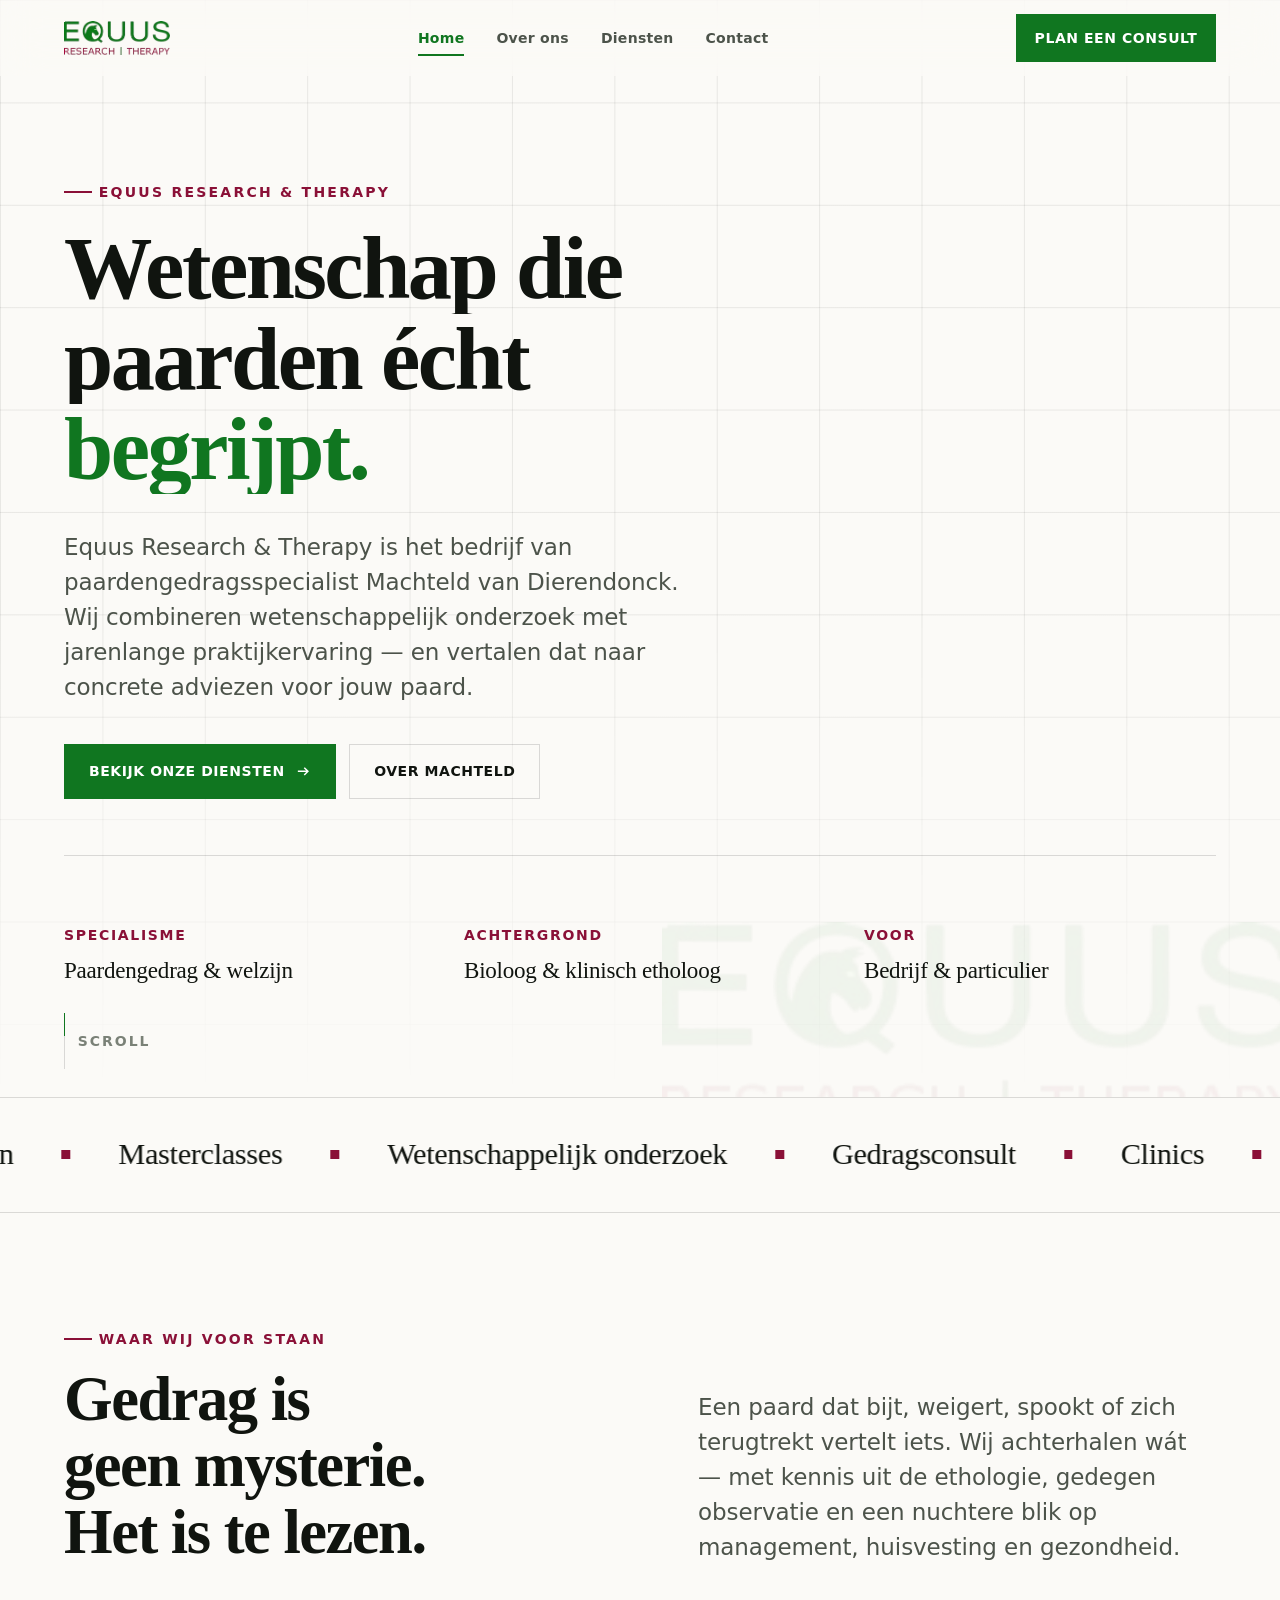
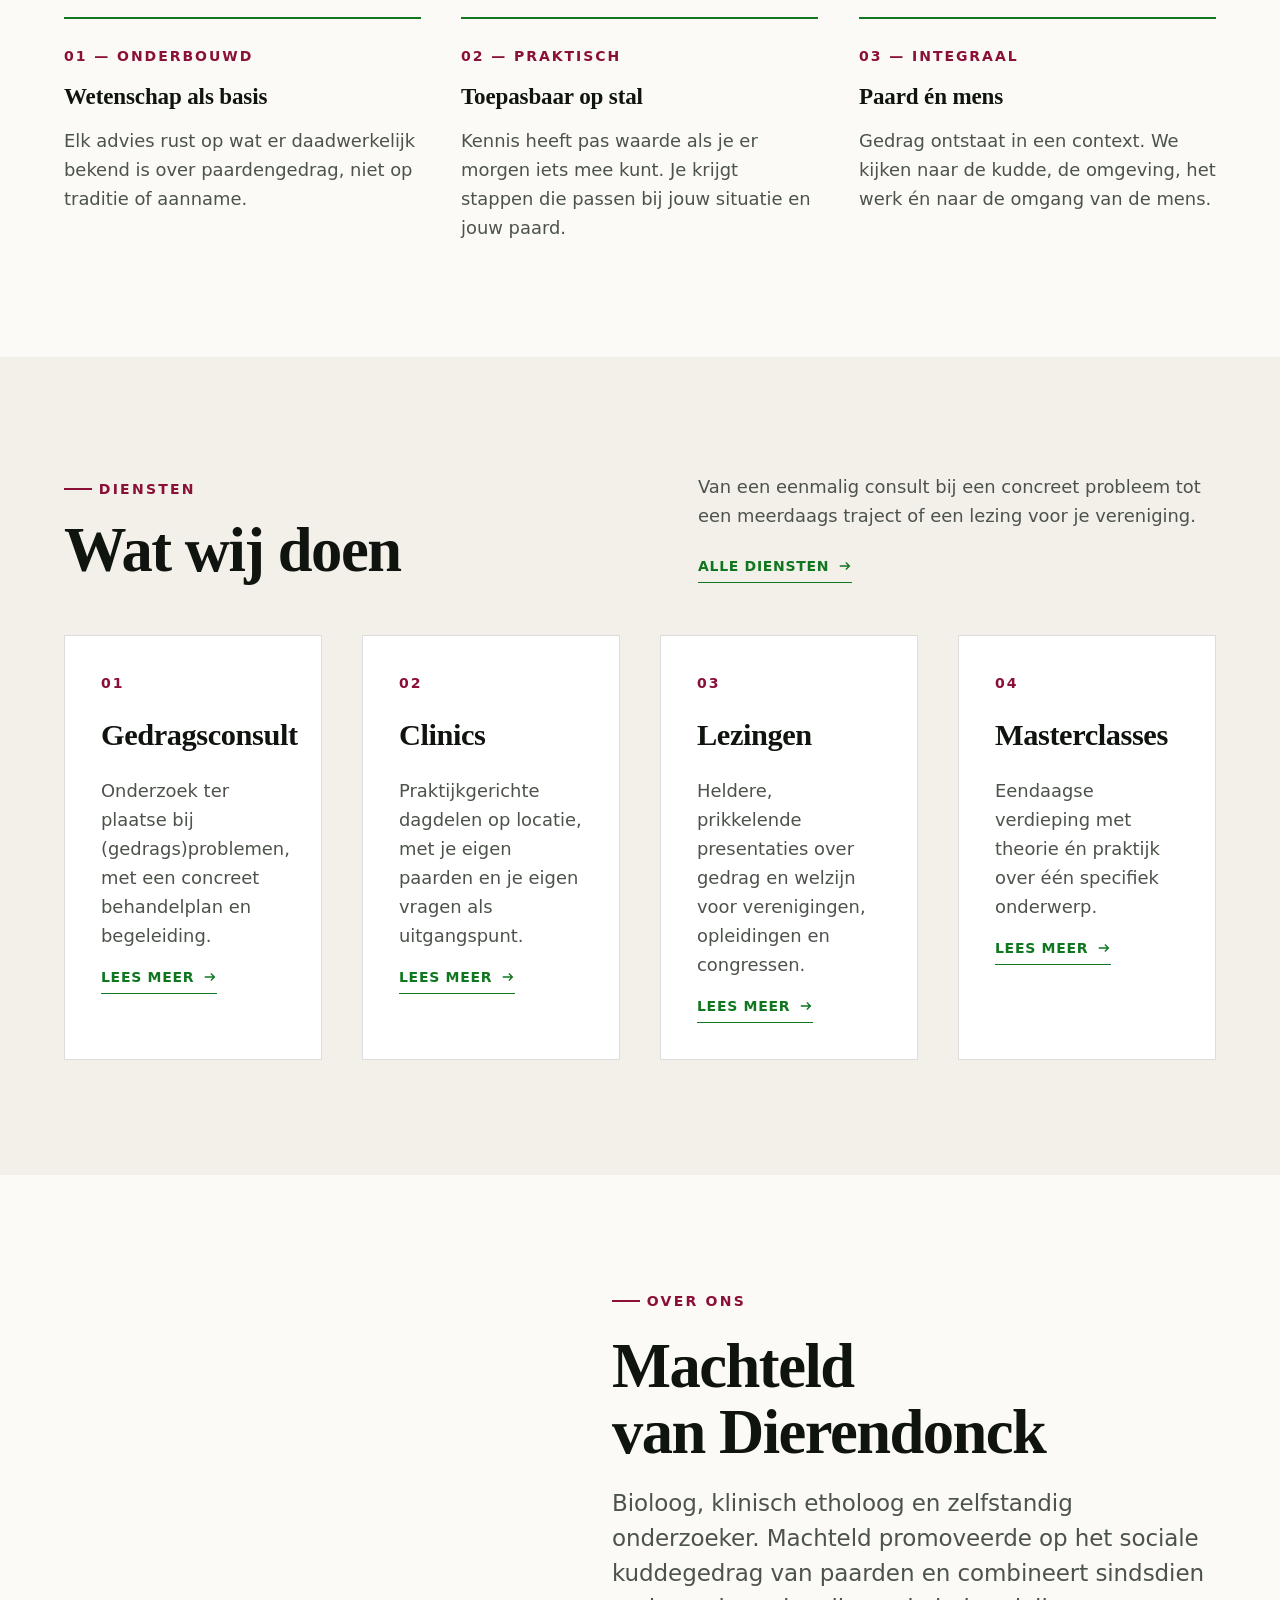
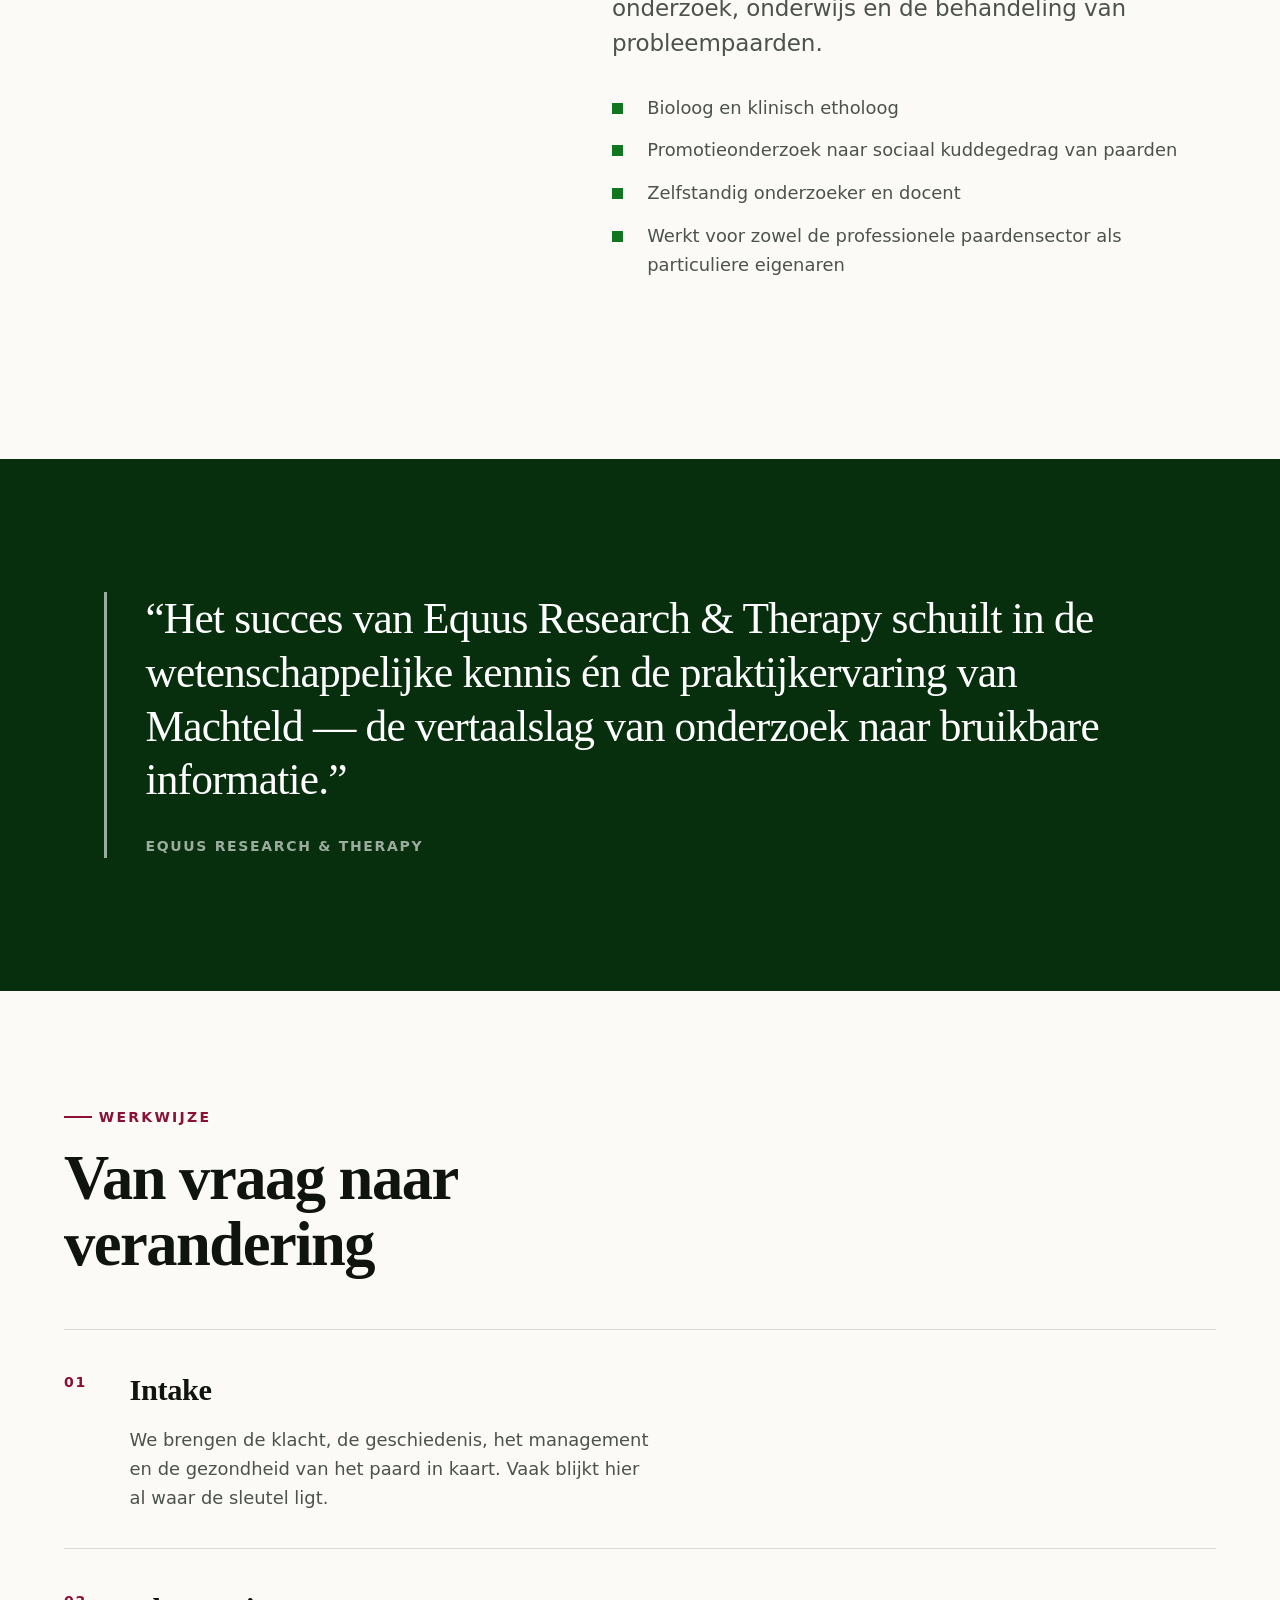
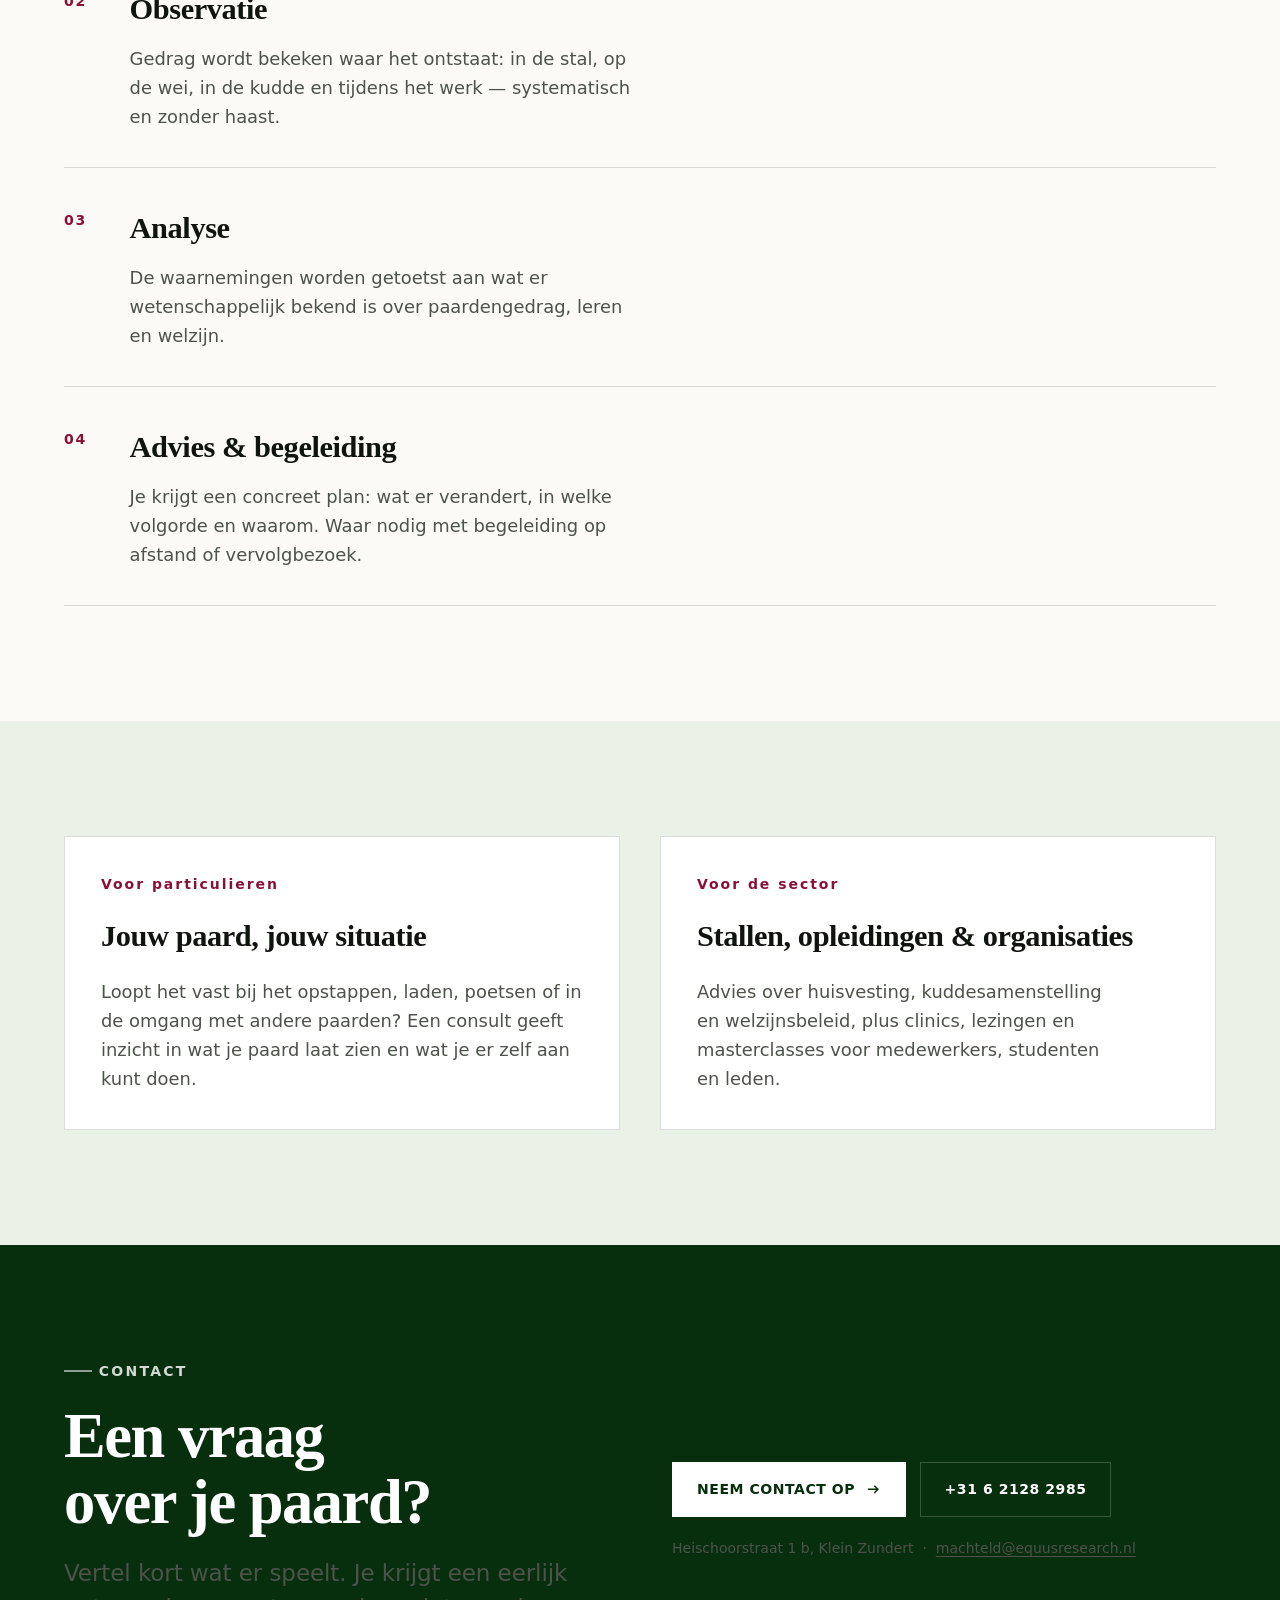
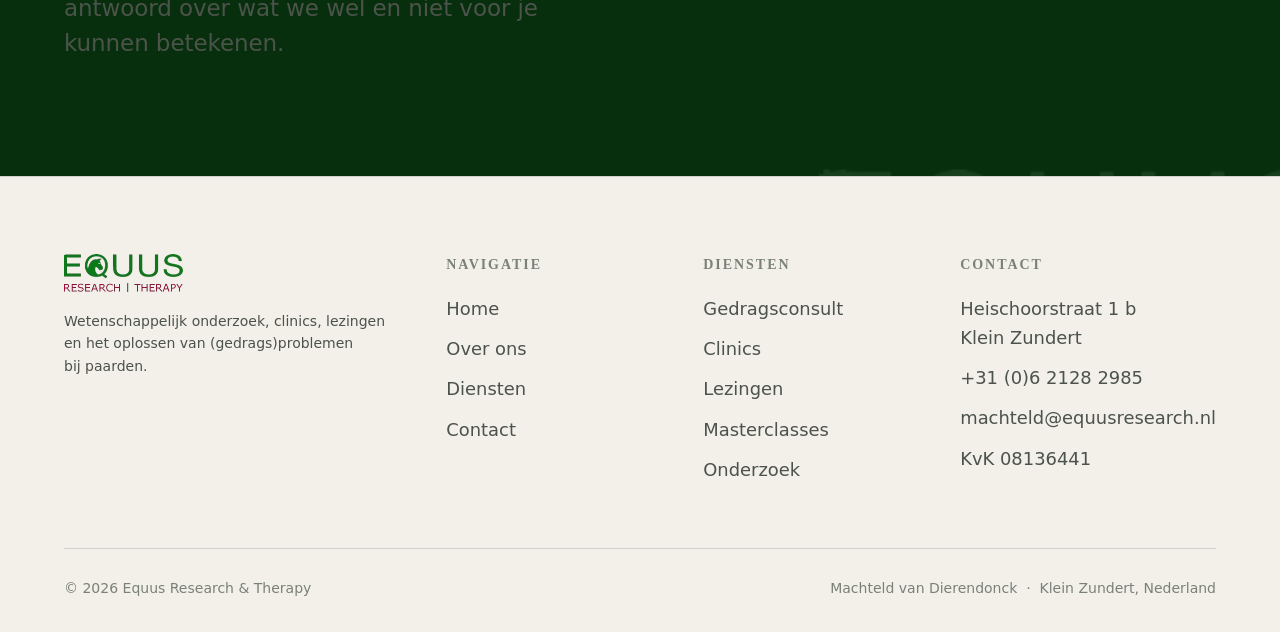
==== commit fbb08384: "Adres gewijzigd naar Heischoorstraat 1 b, Klein Zundert en fax verwijderd Bijgewerkt op alle pagina'" ====
--- a/index.html
+++ b/index.html
@@ -35,12 +35,10 @@
   "image": "https://www.equusresearch.nl/assets/img/equus-logo.png",
   "email": "machteld@equusresearch.nl",
   "telephone": "+31621282985",
-  "faxNumber": "+31342475656",
   "address": {
     "@type": "PostalAddress",
-    "streetAddress": "Tolnegenweg 39",
-    "postalCode": "3776 PT",
-    "addressLocality": "Stroe",
+    "streetAddress": "Heischoorstraat 1 b",
+    "addressLocality": "Klein Zundert",
     "addressCountry": "NL"
   },
   "areaServed": { "@type": "Country", "name": "Nederland" },
@@ -463,7 +461,7 @@
             </a>
           </div>
           <p class="muted" style="font-size: var(--step--1);">
-            Tolnegenweg 39, 3776 PT Stroe &nbsp;·&nbsp;
+            Heischoorstraat 1 b, Klein Zundert &nbsp;·&nbsp;
             <a href="mailto:machteld@equusresearch.nl" style="text-decoration: underline; text-underline-offset: 3px;">machteld@equusresearch.nl</a>
           </p>
         </div>
@@ -509,7 +507,7 @@
       <div>
         <h2 class="footer-title">Contact</h2>
         <ul class="footer-list">
-          <li><span>Tolnegenweg 39<br>3776 PT Stroe</span></li>
+          <li><span>Heischoorstraat 1 b<br>Klein Zundert</span></li>
           <li><a href="tel:+31621282985">+31 (0)6 2128 2985</a></li>
           <li><a href="mailto:machteld@equusresearch.nl">machteld@equusresearch.nl</a></li>
           <li><span>KvK 08136441</span></li>
@@ -519,7 +517,7 @@
 
     <div class="footer-bottom">
       <span>&copy; <span id="year">2026</span> Equus Research &amp; Therapy</span>
-      <span>Machteld van Dierendonck &nbsp;·&nbsp; Stroe, Nederland</span>
+      <span>Machteld van Dierendonck &nbsp;·&nbsp; Klein Zundert, Nederland</span>
     </div>
   </div>
 </footer>
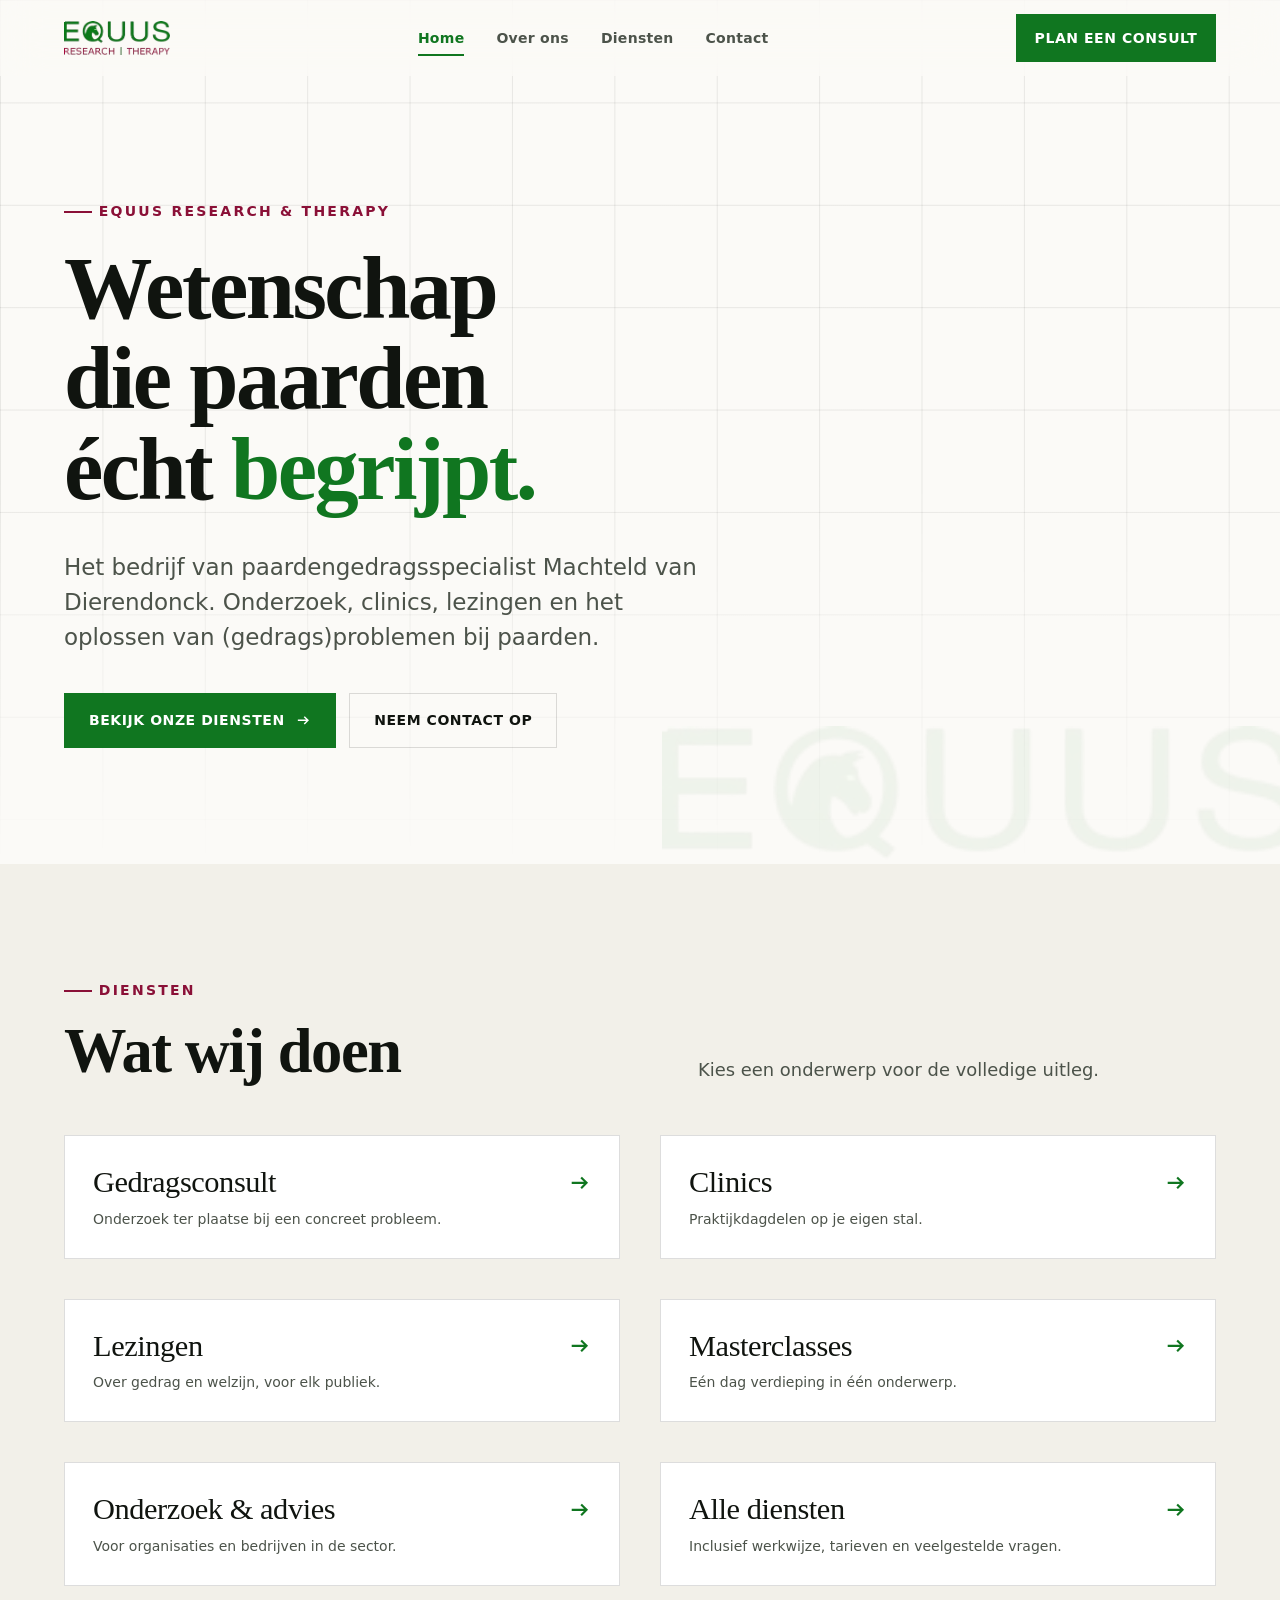
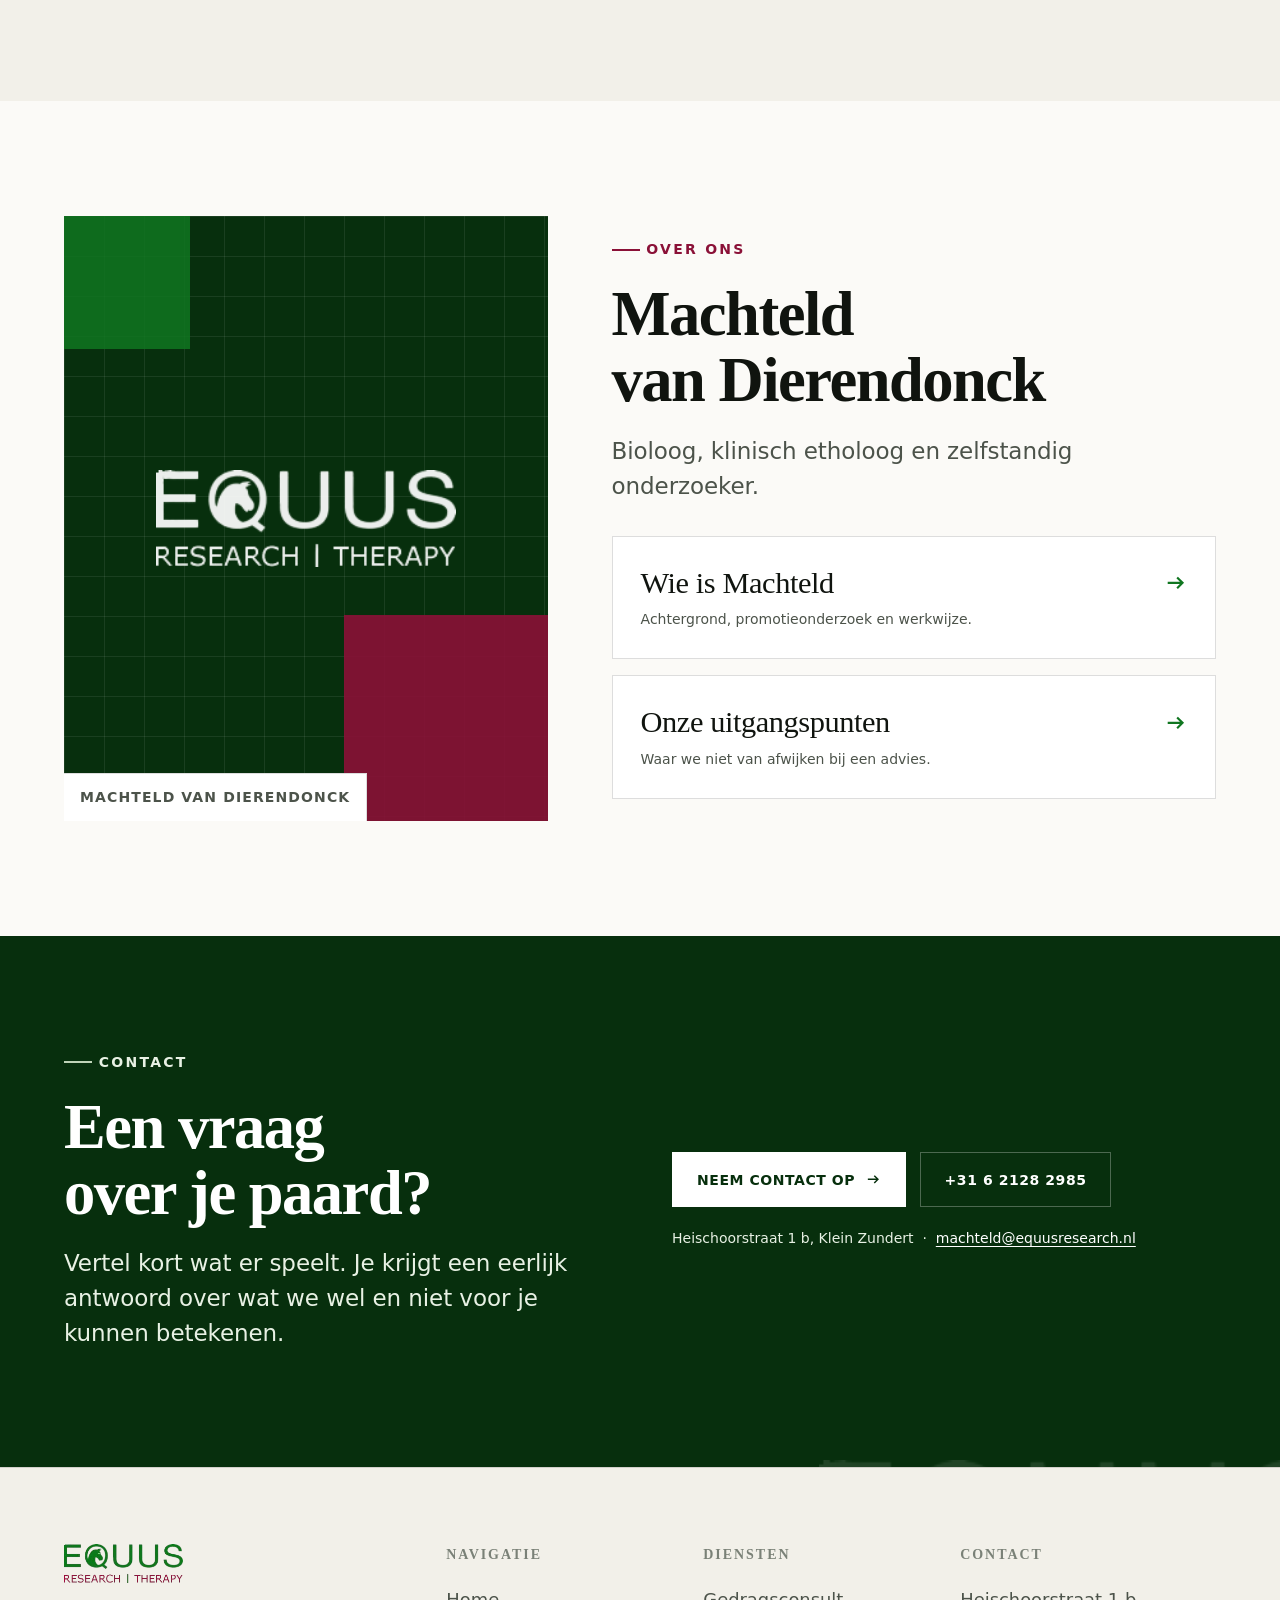
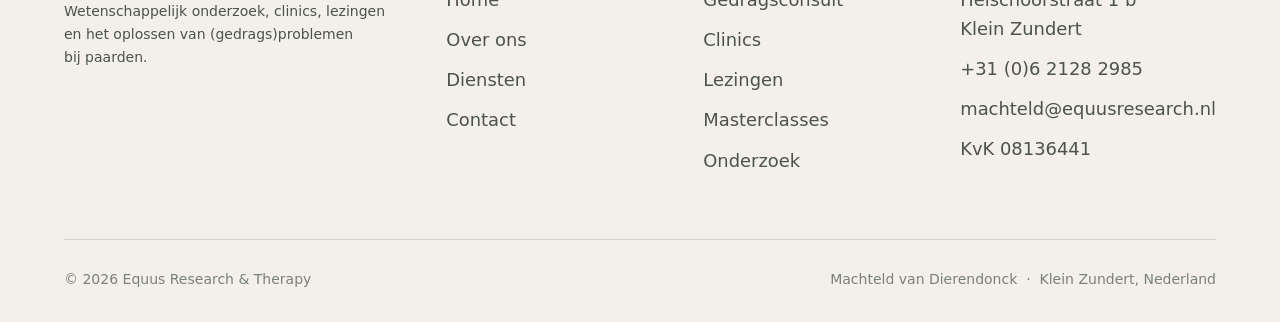
==== commit 338b35a6: "Homepagina ingekort, minder animatie, beter contrast en nieuw favicon - "begrijpt." werd afgesneden " ====
--- a/index.html
+++ b/index.html
@@ -20,8 +20,9 @@
 <meta property="og:image" content="https://www.equusresearch.nl/assets/img/equus-logo.png">
 <meta name="twitter:card" content="summary_large_image">
 
-<link rel="icon" href="assets/img/equus-logo.png" type="image/png">
-<link rel="apple-touch-icon" href="assets/img/equus-logo.png">
+<link rel="icon" href="assets/img/favicon-32.png" sizes="32x32" type="image/png">
+<link rel="icon" href="assets/img/favicon-512.png" sizes="512x512" type="image/png">
+<link rel="apple-touch-icon" href="assets/img/apple-touch-icon.png">
 <link rel="stylesheet" href="assets/css/style.css">
 
 <script type="application/ld+json">
@@ -39,6 +40,7 @@
     "@type": "PostalAddress",
     "streetAddress": "Heischoorstraat 1 b",
     "addressLocality": "Klein Zundert",
+    "addressRegion": "Noord-Brabant",
     "addressCountry": "NL"
   },
   "areaServed": { "@type": "Country", "name": "Nederland" },
@@ -110,328 +112,123 @@
   <!-- ===================== HERO ===================== -->
   <section class="hero">
     <div class="hero__grid" aria-hidden="true"></div>
-    <img class="hero__mark" src="assets/img/equus-logo.png" alt="" aria-hidden="true" data-parallax="0.10">
+    <img class="hero__mark" src="assets/img/equus-logo.png" alt="" aria-hidden="true">
 
     <div class="shell hero__inner">
-      <p class="eyebrow" data-reveal="none">Equus Research &amp; Therapy</p>
-
-      <h1 class="display hero__title reveal-lines" style="margin-top: 1.25rem;">
-        <span><i>Wetenschap die</i></span>
-        <span><i>paarden écht</i></span>
-        <span><i><em>begrijpt.</em></i></span>
+      <p class="eyebrow" data-reveal>Equus Research &amp; Therapy</p>
+
+      <h1 class="display hero__title" data-reveal style="margin-top: 1.25rem;">
+        Wetenschap die paarden écht <em>begrijpt.</em>
       </h1>
 
       <div style="max-width: 40rem; margin-top: clamp(1.5rem, 3vw, 2.25rem);">
-        <p class="lead" data-reveal data-delay="220">
-          Equus Research &amp; Therapy is het bedrijf van paardengedragsspecialist
-          Machteld van Dierendonck. Wij combineren wetenschappelijk onderzoek met
-          jarenlange praktijkervaring — en vertalen dat naar concrete adviezen voor
-          jouw paard.
+        <p class="lead" data-reveal>
+          Het bedrijf van paardengedragsspecialist Machteld van Dierendonck.
+          Onderzoek, clinics, lezingen en het oplossen van (gedrags)problemen
+          bij paarden.
         </p>
       </div>
 
-      <div class="row" style="margin-top: clamp(1.75rem, 3vw, 2.5rem);" data-reveal data-delay="320">
+      <div class="row" style="margin-top: clamp(1.75rem, 3vw, 2.5rem);" data-reveal>
         <a class="btn" href="diensten.html">
           <span class="btn__label">Bekijk onze diensten</span>
           <svg class="btn__arrow" viewBox="0 0 16 16" fill="none" aria-hidden="true">
             <path d="M2 8h11M9 4l4 4-4 4" stroke="currentColor" stroke-width="1.6"/>
           </svg>
         </a>
-        <a class="btn btn--ghost" href="over-ons.html">
-          <span class="btn__label">Over Machteld</span>
-        </a>
-      </div>
-
-      <ul class="hero__meta" data-stagger="110">
-        <li data-reveal>
-          <span class="k">Specialisme</span>
-          <span class="v">Paardengedrag &amp; welzijn</span>
-        </li>
-        <li data-reveal>
-          <span class="k">Achtergrond</span>
-          <span class="v">Bioloog &amp; klinisch etholoog</span>
-        </li>
-        <li data-reveal>
-          <span class="k">Voor</span>
-          <span class="v">Bedrijf &amp; particulier</span>
-        </li>
-      </ul>
-    </div>
-
-    <div class="scroll-cue" aria-hidden="true">
-      <span class="scroll-cue__track"></span>
-      <span>Scroll</span>
+        <a class="btn btn--ghost" href="contact.html">
+          <span class="btn__label">Neem contact op</span>
+        </a>
+      </div>
     </div>
   </section>
 
-  <!-- ===================== TICKER ===================== -->
-  <div class="ticker" aria-hidden="true">
-    <div class="ticker__track">
-      <span class="ticker__item">Gedragsconsult</span>
-      <span class="ticker__item">Clinics</span>
-      <span class="ticker__item">Lezingen</span>
-      <span class="ticker__item">Masterclasses</span>
-      <span class="ticker__item">Wetenschappelijk onderzoek</span>
-      <span class="ticker__item">Gedragsconsult</span>
-      <span class="ticker__item">Clinics</span>
-      <span class="ticker__item">Lezingen</span>
-      <span class="ticker__item">Masterclasses</span>
-      <span class="ticker__item">Wetenschappelijk onderzoek</span>
-    </div>
-  </div>
-
-  <!-- ===================== POSITIONERING ===================== -->
-  <section class="section">
-    <div class="shell">
-      <div class="section-head">
-        <div class="section-head__title">
-          <p class="eyebrow" data-reveal>Waar wij voor staan</p>
-          <h2 class="h1" data-reveal data-delay="80">
-            Gedrag is geen mysterie.<br>Het is te lezen.
-          </h2>
-        </div>
-        <div data-reveal data-delay="160">
-          <p class="lead">
-            Een paard dat bijt, weigert, spookt of zich terugtrekt vertelt iets.
-            Wij achterhalen wát — met kennis uit de ethologie, gedegen observatie
-            en een nuchtere blik op management, huisvesting en gezondheid.
-          </p>
-        </div>
-      </div>
-
-      <div class="grid grid-3" data-stagger="110">
-        <div class="pillar" data-reveal>
-          <span class="pillar__k">01 — Onderbouwd</span>
-          <h3 class="h4">Wetenschap als basis</h3>
-          <p class="muted">
-            Elk advies rust op wat er daadwerkelijk bekend is over paardengedrag,
-            niet op traditie of aanname.
-          </p>
-        </div>
-        <div class="pillar" data-reveal>
-          <span class="pillar__k">02 — Praktisch</span>
-          <h3 class="h4">Toepasbaar op stal</h3>
-          <p class="muted">
-            Kennis heeft pas waarde als je er morgen iets mee kunt. Je krijgt
-            stappen die passen bij jouw situatie en jouw paard.
-          </p>
-        </div>
-        <div class="pillar" data-reveal>
-          <span class="pillar__k">03 — Integraal</span>
-          <h3 class="h4">Paard én mens</h3>
-          <p class="muted">
-            Gedrag ontstaat in een context. We kijken naar de kudde, de omgeving,
-            het werk én naar de omgang van de mens.
-          </p>
-        </div>
-      </div>
-    </div>
-  </section>
-
-  <!-- ===================== DIENSTEN ===================== -->
+  <!-- ===================== DIENSTEN — KNOPPEN ===================== -->
   <section class="section band-tint">
     <div class="shell">
       <div class="section-head">
         <div class="section-head__title">
           <p class="eyebrow" data-reveal>Diensten</p>
-          <h2 class="h1" data-reveal data-delay="80">Wat wij doen</h2>
-        </div>
-        <div data-reveal data-delay="160" style="justify-self: start;">
-          <p class="muted measure">
-            Van een eenmalig consult bij een concreet probleem tot een meerdaags
-            traject of een lezing voor je vereniging.
-          </p>
-          <p style="margin-top: 1.25rem;">
-            <a class="link" href="diensten.html">
-              Alle diensten
-              <svg viewBox="0 0 16 16" fill="none" aria-hidden="true"><path d="M2 8h11M9 4l4 4-4 4" stroke="currentColor" stroke-width="1.6"/></svg>
-            </a>
-          </p>
-        </div>
-      </div>
-
-      <div class="grid grid-4" data-stagger="90">
-        <a class="card card--link" href="diensten.html#gedragsconsult" data-reveal>
-          <span class="card__index">01</span>
-          <h3 class="card__title">Gedragsconsult</h3>
-          <p class="card__text">
-            Onderzoek ter plaatse bij (gedrags)problemen, met een concreet
-            behandelplan en begeleiding.
-          </p>
-          <span class="link">Lees meer
-            <svg viewBox="0 0 16 16" fill="none" aria-hidden="true"><path d="M2 8h11M9 4l4 4-4 4" stroke="currentColor" stroke-width="1.6"/></svg>
-          </span>
-        </a>
-
-        <a class="card card--link" href="diensten.html#clinics" data-reveal>
-          <span class="card__index">02</span>
-          <h3 class="card__title">Clinics</h3>
-          <p class="card__text">
-            Praktijkgerichte dagdelen op locatie, met je eigen paarden en je
-            eigen vragen als uitgangspunt.
-          </p>
-          <span class="link">Lees meer
-            <svg viewBox="0 0 16 16" fill="none" aria-hidden="true"><path d="M2 8h11M9 4l4 4-4 4" stroke="currentColor" stroke-width="1.6"/></svg>
-          </span>
-        </a>
-
-        <a class="card card--link" href="diensten.html#lezingen" data-reveal>
-          <span class="card__index">03</span>
-          <h3 class="card__title">Lezingen</h3>
-          <p class="card__text">
-            Heldere, prikkelende presentaties over gedrag en welzijn voor
-            verenigingen, opleidingen en congressen.
-          </p>
-          <span class="link">Lees meer
-            <svg viewBox="0 0 16 16" fill="none" aria-hidden="true"><path d="M2 8h11M9 4l4 4-4 4" stroke="currentColor" stroke-width="1.6"/></svg>
-          </span>
-        </a>
-
-        <a class="card card--link" href="diensten.html#masterclasses" data-reveal>
-          <span class="card__index">04</span>
-          <h3 class="card__title">Masterclasses</h3>
-          <p class="card__text">
-            Eendaagse verdieping met theorie én praktijk over één specifiek
-            onderwerp.
-          </p>
-          <span class="link">Lees meer
-            <svg viewBox="0 0 16 16" fill="none" aria-hidden="true"><path d="M2 8h11M9 4l4 4-4 4" stroke="currentColor" stroke-width="1.6"/></svg>
-          </span>
+          <h2 class="h1" data-reveal>Wat wij doen</h2>
+        </div>
+        <div data-reveal style="justify-self: start;">
+          <p class="muted measure">Kies een onderwerp voor de volledige uitleg.</p>
+        </div>
+      </div>
+
+      <div class="grid grid-2">
+        <a class="tile" href="diensten.html#gedragsconsult" data-reveal>
+          <span class="tile__title">Gedragsconsult</span>
+          <svg class="tile__arrow" viewBox="0 0 16 16" fill="none" aria-hidden="true"><path d="M2 8h11M9 4l4 4-4 4" stroke="currentColor" stroke-width="1.6"/></svg>
+          <span class="tile__text">Onderzoek ter plaatse bij een concreet probleem.</span>
+        </a>
+
+        <a class="tile" href="diensten.html#clinics" data-reveal>
+          <span class="tile__title">Clinics</span>
+          <svg class="tile__arrow" viewBox="0 0 16 16" fill="none" aria-hidden="true"><path d="M2 8h11M9 4l4 4-4 4" stroke="currentColor" stroke-width="1.6"/></svg>
+          <span class="tile__text">Praktijkdagdelen op je eigen stal.</span>
+        </a>
+
+        <a class="tile" href="diensten.html#lezingen" data-reveal>
+          <span class="tile__title">Lezingen</span>
+          <svg class="tile__arrow" viewBox="0 0 16 16" fill="none" aria-hidden="true"><path d="M2 8h11M9 4l4 4-4 4" stroke="currentColor" stroke-width="1.6"/></svg>
+          <span class="tile__text">Over gedrag en welzijn, voor elk publiek.</span>
+        </a>
+
+        <a class="tile" href="diensten.html#masterclasses" data-reveal>
+          <span class="tile__title">Masterclasses</span>
+          <svg class="tile__arrow" viewBox="0 0 16 16" fill="none" aria-hidden="true"><path d="M2 8h11M9 4l4 4-4 4" stroke="currentColor" stroke-width="1.6"/></svg>
+          <span class="tile__text">Eén dag verdieping in één onderwerp.</span>
+        </a>
+
+        <a class="tile" href="diensten.html#onderzoek" data-reveal>
+          <span class="tile__title">Onderzoek &amp; advies</span>
+          <svg class="tile__arrow" viewBox="0 0 16 16" fill="none" aria-hidden="true"><path d="M2 8h11M9 4l4 4-4 4" stroke="currentColor" stroke-width="1.6"/></svg>
+          <span class="tile__text">Voor organisaties en bedrijven in de sector.</span>
+        </a>
+
+        <a class="tile" href="diensten.html" data-reveal>
+          <span class="tile__title">Alle diensten</span>
+          <svg class="tile__arrow" viewBox="0 0 16 16" fill="none" aria-hidden="true"><path d="M2 8h11M9 4l4 4-4 4" stroke="currentColor" stroke-width="1.6"/></svg>
+          <span class="tile__text">Inclusief werkwijze, tarieven en veelgestelde vragen.</span>
         </a>
       </div>
     </div>
   </section>
 
-  <!-- ===================== OVER MACHTELD ===================== -->
+  <!-- ===================== MACHTELD — KNOP ===================== -->
   <section class="section">
     <div class="shell">
       <div class="split split--wide-right">
-        <div data-wipe>
-          <figure class="art" style="margin: 0;">
-            <span class="art__layer" aria-hidden="true"></span>
-            <span class="art__block art__block--a" aria-hidden="true"></span>
-            <span class="art__block art__block--b" aria-hidden="true"></span>
-            <img class="art__mark" src="assets/img/equus-logo.png" alt="" aria-hidden="true">
-            <figcaption class="art__caption">Equus Research &amp; Therapy</figcaption>
-          </figure>
-        </div>
+        <figure class="art" style="margin: 0;">
+          <span class="art__layer" aria-hidden="true"></span>
+          <span class="art__block art__block--a" aria-hidden="true"></span>
+          <span class="art__block art__block--b" aria-hidden="true"></span>
+          <img class="art__mark" src="assets/img/equus-logo.png" alt="" aria-hidden="true">
+          <figcaption class="art__caption">Machteld van Dierendonck</figcaption>
+        </figure>
 
         <div class="stack-lg">
           <div class="stack">
             <p class="eyebrow" data-reveal>Over ons</p>
-            <h2 class="h1" data-reveal data-delay="80">Machteld van&nbsp;Dierendonck</h2>
-            <p class="lead" data-reveal data-delay="140">
-              Bioloog, klinisch etholoog en zelfstandig onderzoeker. Machteld
-              promoveerde op het sociale kuddegedrag van paarden en combineert
-              sindsdien onderzoek, onderwijs en de behandeling van probleempaarden.
+            <h2 class="h1" data-reveal>Machteld van&nbsp;Dierendonck</h2>
+            <p class="lead" data-reveal>
+              Bioloog, klinisch etholoog en zelfstandig onderzoeker.
             </p>
           </div>
 
-          <ul class="ticks" data-stagger="80">
-            <li data-reveal>Bioloog en klinisch etholoog</li>
-            <li data-reveal>Promotieonderzoek naar sociaal kuddegedrag van paarden</li>
-            <li data-reveal>Zelfstandig onderzoeker en docent</li>
-            <li data-reveal>Werkt voor zowel de professionele paardensector als particuliere eigenaren</li>
-          </ul>
-
-          <p data-reveal>
-            <a class="link" href="over-ons.html">
-              Lees het volledige verhaal
-              <svg viewBox="0 0 16 16" fill="none" aria-hidden="true"><path d="M2 8h11M9 4l4 4-4 4" stroke="currentColor" stroke-width="1.6"/></svg>
+          <div class="grid" style="gap: 1rem;">
+            <a class="tile" href="over-ons.html" data-reveal>
+              <span class="tile__title">Wie is Machteld</span>
+              <svg class="tile__arrow" viewBox="0 0 16 16" fill="none" aria-hidden="true"><path d="M2 8h11M9 4l4 4-4 4" stroke="currentColor" stroke-width="1.6"/></svg>
+              <span class="tile__text">Achtergrond, promotieonderzoek en werkwijze.</span>
             </a>
-          </p>
-        </div>
-      </div>
-    </div>
-  </section>
-
-  <!-- ===================== CITAAT ===================== -->
-  <section class="section band-dark">
-    <div class="shell">
-      <figure class="quote" data-reveal>
-        <blockquote>
-          “Het succes van Equus Research &amp; Therapy schuilt in de wetenschappelijke
-          kennis én de praktijkervaring van Machteld — de vertaalslag van onderzoek
-          naar bruikbare informatie.”
-        </blockquote>
-        <figcaption>Equus Research &amp; Therapy</figcaption>
-      </figure>
-    </div>
-  </section>
-
-  <!-- ===================== WERKWIJZE ===================== -->
-  <section class="section">
-    <div class="shell">
-      <div class="section-head">
-        <div class="section-head__title">
-          <p class="eyebrow" data-reveal>Werkwijze</p>
-          <h2 class="h1" data-reveal data-delay="80">Van vraag naar verandering</h2>
-        </div>
-        <div data-reveal data-delay="160">
-          <p class="muted measure">
-            Een vaste route, maar nooit een standaardantwoord. Elk traject begint
-            met kijken en luisteren — pas daarna volgt advies.
-          </p>
-        </div>
-      </div>
-
-      <ol class="steps" data-stagger="90">
-        <li class="step" data-reveal>
-          <span class="step__n">01</span>
-          <h3 class="step__t">Intake</h3>
-          <p class="step__d">
-            We brengen de klacht, de geschiedenis, het management en de gezondheid
-            van het paard in kaart. Vaak blijkt hier al waar de sleutel ligt.
-          </p>
-        </li>
-        <li class="step" data-reveal>
-          <span class="step__n">02</span>
-          <h3 class="step__t">Observatie</h3>
-          <p class="step__d">
-            Gedrag wordt bekeken waar het ontstaat: in de stal, op de wei, in de
-            kudde en tijdens het werk — systematisch en zonder haast.
-          </p>
-        </li>
-        <li class="step" data-reveal>
-          <span class="step__n">03</span>
-          <h3 class="step__t">Analyse</h3>
-          <p class="step__d">
-            De waarnemingen worden getoetst aan wat er wetenschappelijk bekend is
-            over paardengedrag, leren en welzijn.
-          </p>
-        </li>
-        <li class="step" data-reveal>
-          <span class="step__n">04</span>
-          <h3 class="step__t">Advies &amp; begeleiding</h3>
-          <p class="step__d">
-            Je krijgt een concreet plan: wat er verandert, in welke volgorde en
-            waarom. Waar nodig met begeleiding op afstand of vervolgbezoek.
-          </p>
-        </li>
-      </ol>
-    </div>
-  </section>
-
-  <!-- ===================== VOOR WIE ===================== -->
-  <section class="section band-green-tint">
-    <div class="shell">
-      <div class="grid grid-2">
-        <div class="card card--flat" data-reveal="left" style="background: var(--white);">
-          <span class="card__index">Voor particulieren</span>
-          <h3 class="card__title">Jouw paard, jouw situatie</h3>
-          <p class="card__text">
-            Loopt het vast bij het opstappen, laden, poetsen of in de omgang met
-            andere paarden? Een consult geeft inzicht in wat je paard laat zien
-            en wat je er zelf aan kunt doen.
-          </p>
-        </div>
-        <div class="card card--flat" data-reveal="right" data-delay="100" style="background: var(--white);">
-          <span class="card__index">Voor de sector</span>
-          <h3 class="card__title">Stallen, opleidingen &amp; organisaties</h3>
-          <p class="card__text">
-            Advies over huisvesting, kuddesamenstelling en welzijnsbeleid, plus
-            clinics, lezingen en masterclasses voor medewerkers, studenten en leden.
-          </p>
+            <a class="tile" href="over-ons.html#uitgangspunten" data-reveal>
+              <span class="tile__title">Onze uitgangspunten</span>
+              <svg class="tile__arrow" viewBox="0 0 16 16" fill="none" aria-hidden="true"><path d="M2 8h11M9 4l4 4-4 4" stroke="currentColor" stroke-width="1.6"/></svg>
+              <span class="tile__text">Waar we niet van afwijken bij een advies.</span>
+            </a>
+          </div>
         </div>
       </div>
     </div>
@@ -439,18 +236,18 @@
 
   <!-- ===================== CTA ===================== -->
   <section class="section cta">
-    <img class="cta__mark" src="assets/img/equus-logo.png" alt="" aria-hidden="true" data-parallax="0.08">
+    <img class="cta__mark" src="assets/img/equus-logo.png" alt="" aria-hidden="true">
     <div class="shell cta__inner">
       <div class="split">
         <div class="stack">
           <p class="eyebrow eyebrow--invert" data-reveal>Contact</p>
-          <h2 class="h1" data-reveal data-delay="80">Een vraag over je paard?</h2>
-          <p class="lead" data-reveal data-delay="140">
+          <h2 class="h1" data-reveal>Een vraag over je paard?</h2>
+          <p class="lead" data-reveal>
             Vertel kort wat er speelt. Je krijgt een eerlijk antwoord over wat we
             wel en niet voor je kunnen betekenen.
           </p>
         </div>
-        <div class="stack" data-reveal="right" data-delay="200">
+        <div class="stack" data-reveal>
           <div class="row">
             <a class="btn btn--invert" href="contact.html">
               <span class="btn__label">Neem contact op</span>
--- a/assets/css/style.css
+++ b/assets/css/style.css
@@ -31,7 +31,12 @@
 
   --rule:         rgba(16, 20, 15, 0.14);
   --rule-soft:    rgba(16, 20, 15, 0.08);
-  --rule-invert:  rgba(255, 255, 255, 0.20);
+  --rule-invert:  rgba(255, 255, 255, 0.28);
+
+  /* Tekst op donkergroen — dekkende tinten, geen lage alpha.
+     Grijs met doorzichtigheid valt op mobiele schermen weg. */
+  --on-dark:      #E8F1E4;
+  --on-dark-2:    #BFD4B8;
 
   /* Typografie */
   --font-display: "Iowan Old Style", "Palatino Linotype", "Book Antiqua",
@@ -156,8 +161,8 @@
 .eyebrow--plain::before { display: none; }
 .eyebrow--green { color: var(--green); }
 .eyebrow--green::before { background: var(--green); }
-.eyebrow--invert { color: rgba(255,255,255,0.82); }
-.eyebrow--invert::before { background: rgba(255,255,255,0.55); }
+.eyebrow--invert { color: var(--on-dark); }
+.eyebrow--invert::before { background: var(--on-dark-2); }
 
 .muted { color: var(--ink-2); }
 .measure { max-width: 34em; }
@@ -220,14 +225,21 @@
 
 .row { display: flex; flex-wrap: wrap; gap: 0.85rem; align-items: center; }
 
-/* Donkere secties */
+/* Donkere secties — de CTA-band valt onder dezelfde tekstregels */
 .band-dark {
   background: var(--green-dark);
   color: var(--white);
 }
 .band-dark .muted,
-.band-dark .lead { color: rgba(255, 255, 255, 0.72); }
-.band-dark .rule { background: var(--rule-invert); }
+.band-dark .lead,
+.cta .muted,
+.cta .lead {
+  color: var(--on-dark);
+}
+.band-dark .rule,
+.cta .rule { background: var(--rule-invert); }
+.band-dark a:not(.btn):not(.link),
+.cta a:not(.btn):not(.link) { color: var(--white); }
 
 .band-tint { background: var(--paper-2); }
 .band-green-tint { background: var(--green-tint); }
@@ -543,7 +555,6 @@
   width: min(58vw, 40rem);
   opacity: 0.05;
   pointer-events: none;
-  will-change: transform;
 }
 
 .hero__inner { position: relative; z-index: 2; }
@@ -580,42 +591,6 @@
   font-family: var(--font-display);
   font-size: var(--step-1);
   letter-spacing: -0.01em;
-}
-
-.scroll-cue {
-  position: absolute;
-  left: var(--bleed);
-  bottom: 1.75rem;
-  z-index: 3;
-  display: none;
-  align-items: center;
-  gap: 0.8rem;
-  font-size: var(--step--1);
-  font-weight: 600;
-  letter-spacing: 0.14em;
-  text-transform: uppercase;
-  color: var(--ink-3);
-}
-@media (min-width: 62rem) { .scroll-cue { display: flex; } }
-.scroll-cue__track {
-  position: relative;
-  width: 1px;
-  height: 3.5rem;
-  background: var(--rule);
-  overflow: hidden;
-}
-.scroll-cue__track::after {
-  content: "";
-  position: absolute;
-  inset: 0 0 auto 0;
-  height: 40%;
-  background: var(--green);
-  animation: cue 2.4s var(--ease-out) infinite;
-}
-@keyframes cue {
-  0%   { transform: translateY(-100%); }
-  60%  { transform: translateY(250%); }
-  100% { transform: translateY(250%); }
 }
 
 /* Compacte pagina-hero voor subpagina's */
@@ -639,7 +614,7 @@
   -webkit-mask-image: radial-gradient(120% 100% at 80% 0%, #000 0%, transparent 75%);
 }
 .page-hero__inner { position: relative; z-index: 2; display: grid; gap: 1.5rem; }
-.page-hero .lead { color: rgba(255,255,255,0.74); }
+.page-hero .lead { color: var(--on-dark); }
 
 .crumbs {
   display: flex;
@@ -647,13 +622,14 @@
   align-items: center;
   gap: 0.6rem;
   font-size: var(--step--1);
+  font-weight: 600;
   letter-spacing: 0.08em;
   text-transform: uppercase;
-  color: rgba(255,255,255,0.55);
+  color: var(--on-dark-2);
 }
 .crumbs a { transition: color var(--t-fast) var(--ease-out); }
 .crumbs a:hover { color: #fff; }
-.crumbs span[aria-hidden] { color: rgba(255,255,255,0.32); }
+.crumbs span[aria-hidden] { color: rgba(255,255,255,0.5); }
 
 /* --------------------------------------------------------------------------
    8. Kaarten & UI-elementen
@@ -666,27 +642,10 @@
   padding: clamp(1.6rem, 3vw, 2.25rem);
   background: var(--white);
   border: 1px solid var(--rule);
-  overflow: hidden;
-  transition: transform var(--t-base) var(--spring),
-              border-color var(--t-base) var(--ease-out);
-}
-/* Groene vulling wipet omhoog vanaf de onderrand */
-.card::before {
-  content: "";
-  position: absolute;
-  inset: 0;
-  background: var(--green-dark);
-  transform: scaleY(0);
-  transform-origin: bottom;
-  transition: transform 480ms var(--spring);
-  z-index: 0;
-}
-.card > * { position: relative; z-index: 1; }
-.card:hover { transform: translateY(-4px); border-color: var(--green-dark); }
-.card:hover::before { transform: scaleY(1); }
-.card:hover, .card:hover .card__text, .card:hover .card__index { color: #fff; }
-.card:hover .card__index { color: rgba(255,255,255,0.5); }
-.card:hover .link { color: #fff; }
+  transition: border-color var(--t-fast) var(--ease-out),
+              background var(--t-fast) var(--ease-out);
+}
+.card:hover { border-color: var(--green); background: var(--green-tint); }
 
 .card__index {
   font-family: var(--font-sans);
@@ -701,8 +660,7 @@
 
 .card--link { cursor: pointer; }
 .card--flat { background: transparent; }
-.card--flat::before { display: none; }
-.card--flat:hover { transform: none; border-color: var(--rule); }
+.card--flat:hover { border-color: var(--rule); background: transparent; }
 
 /* Pijler / feature-blok zonder hoverfill */
 .pillar {
@@ -719,8 +677,10 @@
   text-transform: uppercase;
   color: var(--maroon);
 }
-.band-dark .pillar { border-top-color: rgba(255,255,255,0.55); }
-.band-dark .pillar__k { color: rgba(255,255,255,0.62); }
+.band-dark .pillar,
+.cta .pillar { border-top-color: var(--on-dark-2); }
+.band-dark .pillar__k,
+.cta .pillar__k { color: var(--on-dark-2); }
 
 /* Geometrisch beeldblok (vervangbaar door foto) */
 .art {
@@ -769,12 +729,8 @@
   color: var(--ink-2);
 }
 
-/* Vierkante wipe-onthulling voor beeldblokken */
-[data-wipe] {
-  clip-path: inset(0 100% 0 0);
-  transition: clip-path 900ms var(--ease-out);
-}
-[data-wipe].is-in { clip-path: inset(0 0 0 0); }
+/* Beeldblokken zijn altijd zichtbaar: geen clip-path, geen JS-afhankelijkheid.
+   De eerdere wipe bleef op sommige browsers (Windows) dichtgeklapt staan. */
 
 /* Genummerde lijst met scrollgevoelige lijn */
 .steps { display: grid; gap: 0; position: relative; }
@@ -843,8 +799,8 @@
   text-transform: uppercase;
   color: var(--ink-3);
 }
-.band-dark .quote { border-left-color: rgba(255,255,255,0.6); }
-.band-dark .quote figcaption { color: rgba(255,255,255,0.6); }
+.band-dark .quote { border-left-color: var(--on-dark-2); }
+.band-dark .quote figcaption { color: var(--on-dark-2); }
 
 /* Vinklijst */
 .ticks { display: grid; gap: 0.85rem; }
@@ -863,40 +819,60 @@
   background: var(--green);
   flex: none;
 }
-.band-dark .ticks li { color: rgba(255,255,255,0.78); }
-.band-dark .ticks li::before { background: #fff; }
-
-/* Marquee-strook, gestuurd door scroll */
-.ticker {
-  position: relative;
-  padding-block: clamp(1.25rem, 3vw, 2rem);
-  border-block: 1px solid var(--rule);
-  overflow: hidden;
-  background: var(--paper);
-}
-.ticker__track {
-  display: flex;
-  gap: 3rem;
-  width: max-content;
-  will-change: transform;
-}
-.ticker__item {
-  display: flex;
+.band-dark .ticks li,
+.cta .ticks li { color: var(--on-dark); }
+.band-dark .ticks li::before,
+.cta .ticks li::before { background: var(--on-dark-2); }
+
+/* --------------------------------------------------------------------------
+   Tegel-knop — compacte doorverwijzing naar een andere pagina.
+   Eén titel, één regel tekst, verder niets. Gebruikt op de homepagina.
+   -------------------------------------------------------------------------- */
+.tile {
+  display: grid;
+  grid-template-columns: minmax(0, 1fr) auto;
   align-items: center;
-  gap: 3rem;
+  gap: 0.5rem 1.25rem;
+  padding: clamp(1.25rem, 2.5vw, 1.75rem);
+  background: var(--white);
+  border: 1px solid var(--rule);
+  transition: border-color var(--t-fast) var(--ease-out),
+              background var(--t-fast) var(--ease-out);
+}
+.tile:hover { border-color: var(--green); background: var(--green-tint); }
+.tile:active { background: var(--paper-2); }
+
+.tile__title {
   font-family: var(--font-display);
   font-size: var(--step-2);
-  letter-spacing: -0.012em;
+  line-height: 1.2;
+  letter-spacing: -0.014em;
   color: var(--ink);
-  white-space: nowrap;
-}
-.ticker__item::after {
-  content: "";
-  width: 0.55rem;
-  height: 0.55rem;
-  background: var(--maroon);
+}
+.tile__text {
+  grid-column: 1 / -1;
+  font-size: var(--step--1);
+  line-height: 1.5;
+  color: var(--ink-2);
+  max-width: 42ch;
+}
+.tile__arrow {
+  width: 1.35rem;
   flex: none;
-}
+  color: var(--green);
+  transition: transform var(--t-fast) var(--ease-out);
+}
+.tile:hover .tile__arrow { transform: translateX(0.25rem); }
+
+/* Variant op donkere grond */
+.tile--dark {
+  background: rgba(255, 255, 255, 0.06);
+  border-color: var(--rule-invert);
+}
+.tile--dark:hover { background: rgba(255, 255, 255, 0.12); border-color: var(--on-dark-2); }
+.tile--dark .tile__title { color: var(--white); }
+.tile--dark .tile__text { color: var(--on-dark); }
+.tile--dark .tile__arrow { color: var(--on-dark); }
 
 /* Accordeon */
 .accordion { border-top: 1px solid var(--rule); }
@@ -1130,10 +1106,9 @@
   right: -4%;
   bottom: -30%;
   width: min(46vw, 32rem);
-  opacity: 0.08;
+  opacity: 0.10;
   filter: brightness(0) invert(1);
   pointer-events: none;
-  will-change: transform;
 }
 .cta__inner { position: relative; z-index: 2; }
 
@@ -1220,37 +1195,21 @@
 
 /* --------------------------------------------------------------------------
    10. Scroll-onthulling
+   Eén terughoudend effect voor de hele site: een korte fade met een minimale
+   verschuiving. Geen richtingsvarianten, geen stagger, geen clipping — dat
+   laatste sneed staarten van letters als g en j af.
    -------------------------------------------------------------------------- */
 [data-reveal] {
   opacity: 0;
-  transform: translate3d(0, 1.75rem, 0);
-  transition: opacity 760ms var(--ease-out), transform 760ms var(--spring);
-  will-change: opacity, transform;
+  transform: translate3d(0, 0.6rem, 0);
+  transition: opacity 380ms var(--ease-out), transform 380ms var(--ease-out);
 }
 [data-reveal].is-in {
   opacity: 1;
   transform: none;
 }
-[data-reveal="left"]  { transform: translate3d(-1.75rem, 0, 0); }
-[data-reveal="right"] { transform: translate3d(1.75rem, 0, 0); }
-[data-reveal="scale"] { transform: scale(0.96); }
-[data-reveal="none"]  { transform: none; }
-
-/* Regel-voor-regel onthulling van koppen */
-.reveal-lines span {
-  display: block;
-  overflow: hidden;
-}
-.reveal-lines span > i {
-  display: block;
-  font-style: inherit;
-  transform: translateY(100%);
-  transition: transform 900ms var(--ease-out);
-}
-.reveal-lines.is-in span > i { transform: translateY(0); }
-.reveal-lines.is-in span:nth-child(2) > i { transition-delay: 80ms; }
-.reveal-lines.is-in span:nth-child(3) > i { transition-delay: 160ms; }
-.reveal-lines.is-in span:nth-child(4) > i { transition-delay: 240ms; }
+/* Koppen verschijnen zonder verschuiving, zodat niets kan afsnijden */
+.display, .h1 { overflow: visible; }
 
 /* --------------------------------------------------------------------------
    11. Toegankelijkheid — voorkeuren van de gebruiker
@@ -1263,11 +1222,8 @@
     transition-duration: 0.01ms !important;
     scroll-behavior: auto !important;
   }
-  [data-reveal] { opacity: 1; transform: none; transition: opacity 200ms linear; }
-  .reveal-lines span > i { transform: none; }
-  [data-wipe] { clip-path: none; }
-  .hero__mark, .cta__mark, .ticker__track { transform: none !important; }
-  .scroll-cue__track::after { animation: none; }
+  [data-reveal] { opacity: 1; transform: none; transition: none; }
+  .hero__mark, .cta__mark { transform: none !important; }
 }
 
 @media (prefers-reduced-transparency: reduce) {
@@ -1282,7 +1238,7 @@
 }
 
 @media print {
-  .site-header, .mobile-nav, .scrim, .to-top, .progress, .scroll-cue, .cta { display: none !important; }
+  .site-header, .mobile-nav, .scrim, .to-top, .progress, .cta { display: none !important; }
   body { background: #fff; }
   [data-reveal] { opacity: 1 !important; transform: none !important; }
 }
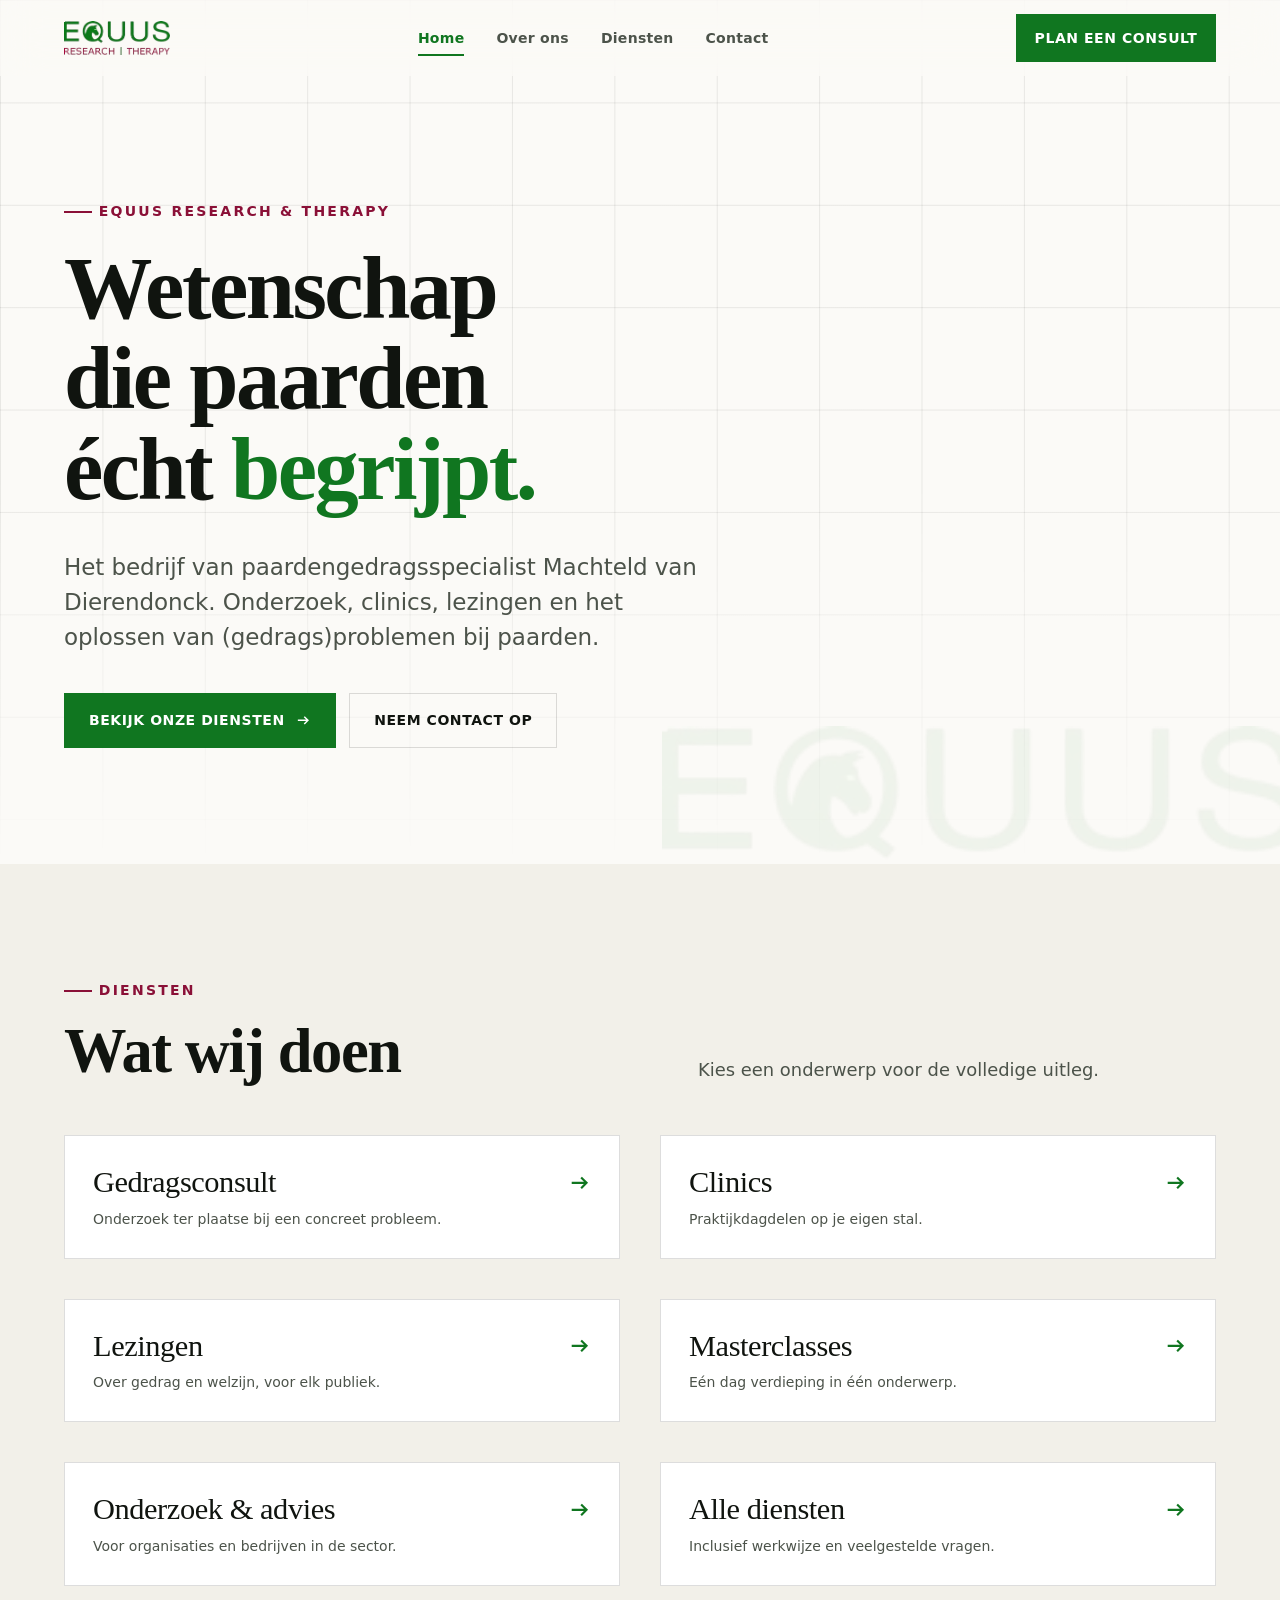
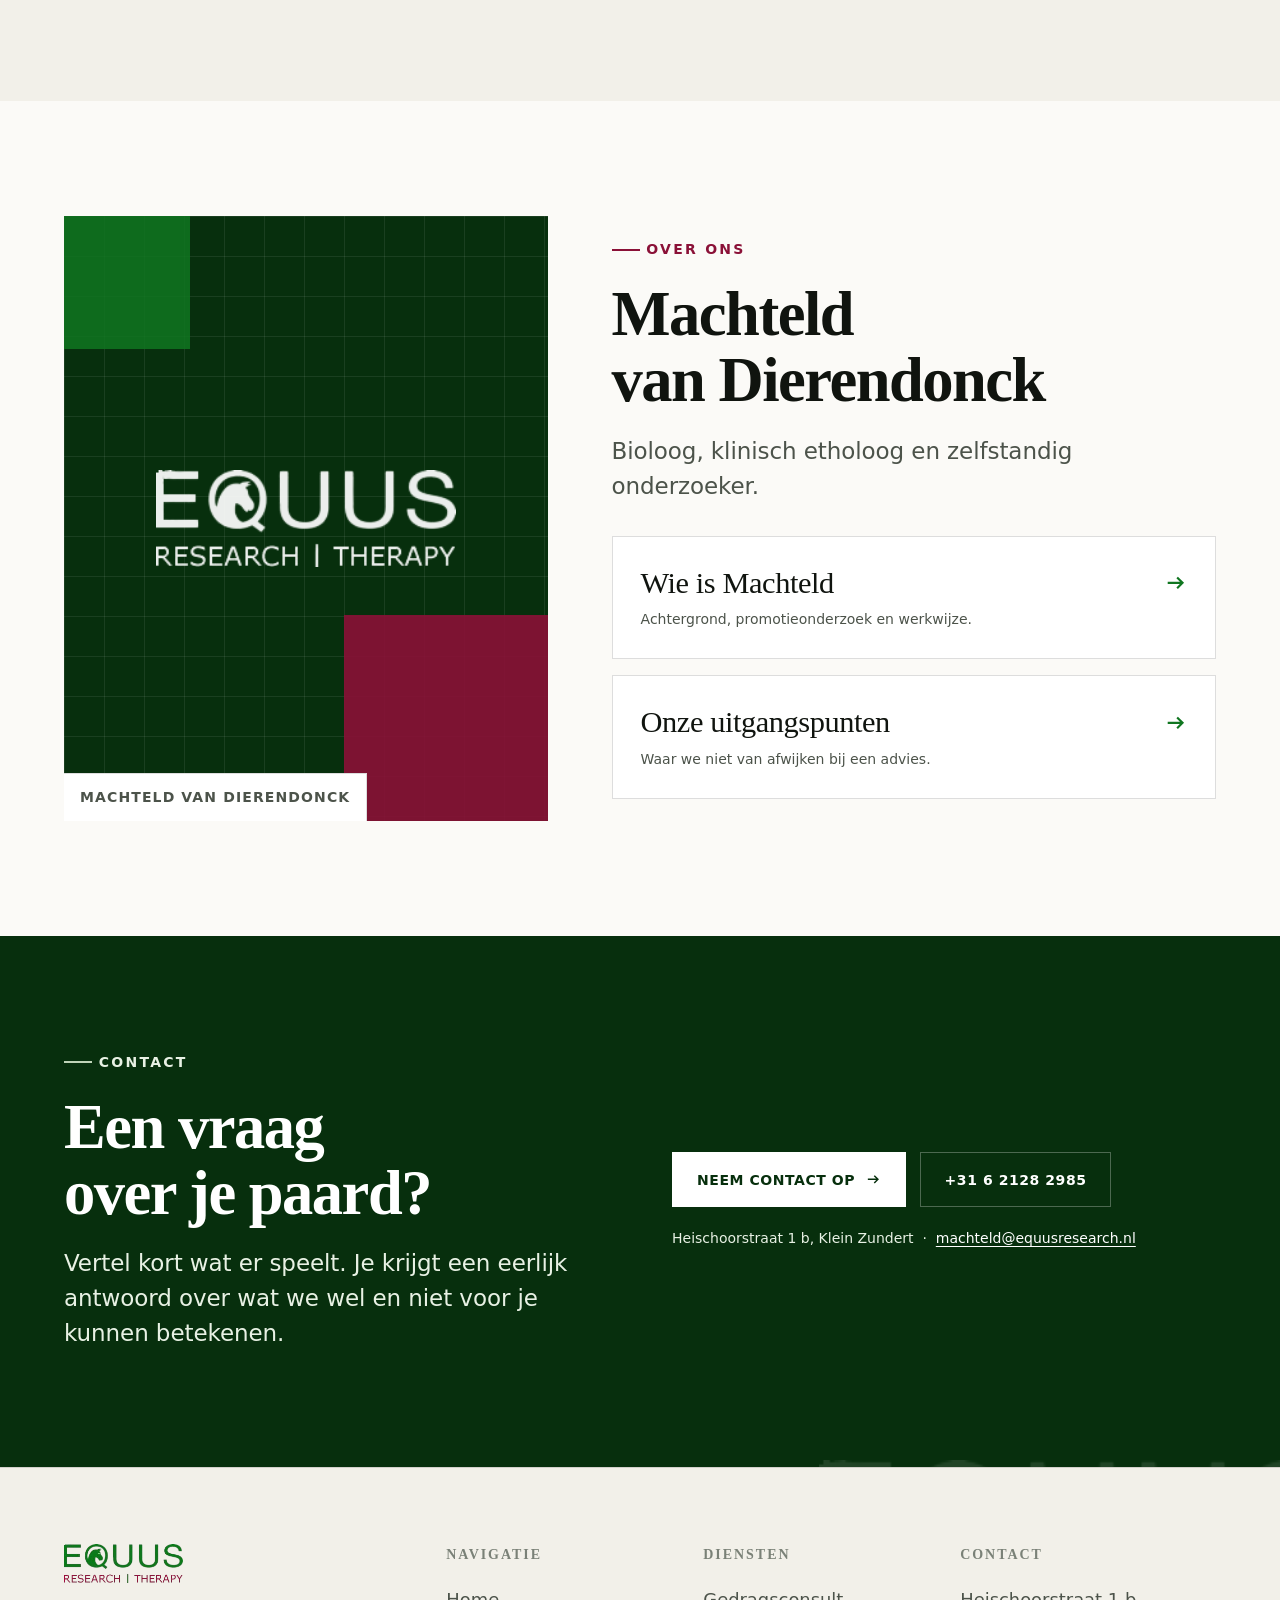
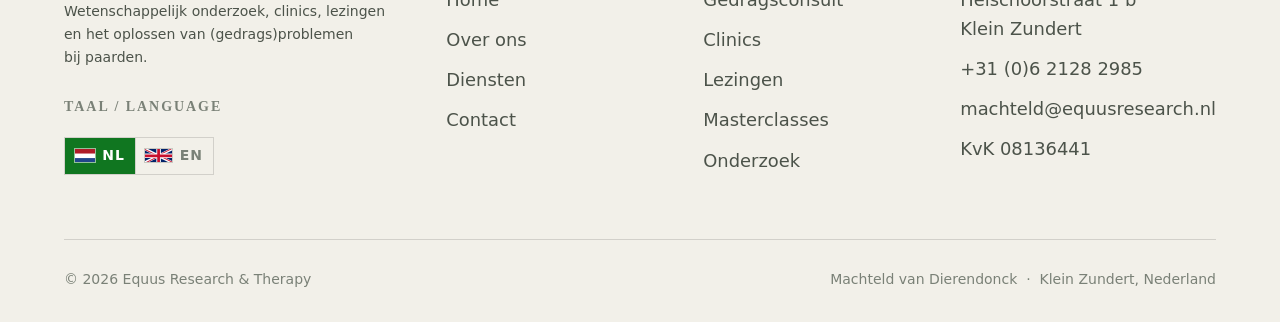
==== commit 1a6049d3: "Taalwisselaar uit de header verwijderd De header toont weer alleen het logo, de navigatie, de CTA en" ====
--- a/index.html
+++ b/index.html
@@ -20,6 +20,9 @@
 <meta property="og:image" content="https://www.equusresearch.nl/assets/img/equus-logo.png">
 <meta name="twitter:card" content="summary_large_image">
 
+<link rel="alternate" hreflang="nl" href="https://www.equusresearch.nl/">
+<link rel="alternate" hreflang="en" href="https://www.equusresearch.nl/en/">
+<link rel="alternate" hreflang="x-default" href="https://www.equusresearch.nl/">
 <link rel="icon" href="assets/img/favicon-32.png" sizes="32x32" type="image/png">
 <link rel="icon" href="assets/img/favicon-512.png" sizes="512x512" type="image/png">
 <link rel="apple-touch-icon" href="assets/img/apple-touch-icon.png">
@@ -67,6 +70,24 @@
 </head>
 <body>
 
+<svg class="flag-sprite" aria-hidden="true" focusable="false" xmlns="http://www.w3.org/2000/svg">
+  <symbol id="flag-nl" viewBox="0 0 9 6">
+    <rect width="9" height="6" fill="#21468B"/>
+    <rect width="9" height="4" fill="#FFFFFF"/>
+    <rect width="9" height="2" fill="#AE1C28"/>
+  </symbol>
+  <symbol id="flag-gb" viewBox="0 0 60 30">
+    <clipPath id="flag-gb-clip">
+      <path d="M30,15 h30 v15 z v15 h-30 z h-30 v-15 z v-15 h30 z"/>
+    </clipPath>
+    <rect width="60" height="30" fill="#012169"/>
+    <path d="M0,0 L60,30 M60,0 L0,30" stroke="#FFFFFF" stroke-width="6"/>
+    <path d="M0,0 L60,30 M60,0 L0,30" clip-path="url(#flag-gb-clip)" stroke="#C8102E" stroke-width="4"/>
+    <path d="M30,0 v30 M0,15 h60" stroke="#FFFFFF" stroke-width="10"/>
+    <path d="M30,0 v30 M0,15 h60" stroke="#C8102E" stroke-width="6"/>
+  </symbol>
+</svg>
+
 <a class="skip-link" href="#main">Naar hoofdinhoud</a>
 <div class="progress" aria-hidden="true"></div>
 
@@ -105,6 +126,16 @@
     <span class="btn__label">Plan een consult</span>
     <svg class="btn__arrow" viewBox="0 0 16 16" fill="none" aria-hidden="true"><path d="M2 8h11M9 4l4 4-4 4" stroke="currentColor" stroke-width="1.6"/></svg>
   </a>
+  <div class="lang" role="group" aria-label="Taal / Language">
+    <a class="lang__opt" href="index.html" hreflang="nl" lang="nl" aria-current="true">
+      <svg class="lang__flag" width="21" height="14" aria-hidden="true"><use href="#flag-nl"/></svg>
+      <span class="lang__label">NL</span>
+    </a>
+    <a class="lang__opt" href="en/index.html" hreflang="en" lang="en">
+      <svg class="lang__flag" width="28" height="14" aria-hidden="true"><use href="#flag-gb"/></svg>
+      <span class="lang__label">EN</span>
+    </a>
+  </div>
 </nav>
 
 <main id="main">
@@ -190,7 +221,7 @@
         <a class="tile" href="diensten.html" data-reveal>
           <span class="tile__title">Alle diensten</span>
           <svg class="tile__arrow" viewBox="0 0 16 16" fill="none" aria-hidden="true"><path d="M2 8h11M9 4l4 4-4 4" stroke="currentColor" stroke-width="1.6"/></svg>
-          <span class="tile__text">Inclusief werkwijze, tarieven en veelgestelde vragen.</span>
+          <span class="tile__text">Inclusief werkwijze en veelgestelde vragen.</span>
         </a>
       </div>
     </div>
@@ -278,6 +309,17 @@
           Wetenschappelijk onderzoek, clinics, lezingen en het oplossen van
           (gedrags)problemen bij paarden.
         </p>
+        <h2 class="footer-title" style="margin-top: 1.75rem;">Taal / Language</h2>
+  <div class="lang lang--footer" role="group" aria-label="Taal / Language">
+    <a class="lang__opt" href="index.html" hreflang="nl" lang="nl" aria-current="true">
+      <svg class="lang__flag" width="21" height="14" aria-hidden="true"><use href="#flag-nl"/></svg>
+      <span class="lang__label">NL</span>
+    </a>
+    <a class="lang__opt" href="en/index.html" hreflang="en" lang="en">
+      <svg class="lang__flag" width="28" height="14" aria-hidden="true"><use href="#flag-gb"/></svg>
+      <span class="lang__label">EN</span>
+    </a>
+  </div>
       </div>
 
       <div>
--- a/assets/css/style.css
+++ b/assets/css/style.css
@@ -337,6 +337,66 @@
 @media (max-width: 33rem) {
   .header-actions .btn { display: none; }
 }
+
+/* --------------------------------------------------------------------------
+   Taalwisselaar — twee vlaggen, staat in de header, het mobiele paneel
+   en de footer. De vlaggen komen uit een inline sprite: geen externe
+   verzoeken en geen dubbele element-id's.
+   -------------------------------------------------------------------------- */
+.flag-sprite {
+  position: absolute;
+  width: 0;
+  height: 0;
+  overflow: hidden;
+}
+
+.lang {
+  display: flex;
+  align-items: stretch;
+  border: 1px solid var(--rule);
+  flex: none;
+}
+
+.lang__opt {
+  display: inline-flex;
+  align-items: center;
+  gap: 0.45rem;
+  padding: 0.42rem 0.6rem;
+  font-size: var(--step--1);
+  font-weight: 700;
+  letter-spacing: 0.08em;
+  color: var(--ink-3);
+  transition: background var(--t-fast) var(--ease-out),
+              color var(--t-fast) var(--ease-out);
+}
+.lang__opt + .lang__opt { border-left: 1px solid var(--rule); }
+.lang__opt:hover { background: var(--paper-2); color: var(--ink); }
+.lang__opt:active { background: var(--paper-3); }
+.lang__opt[aria-current="true"] { background: var(--green); color: #fff; }
+
+/* Gelijke hoogte, eigen breedteverhouding — vlaggen worden niet uitgerekt */
+.lang__flag {
+  height: 0.85rem;
+  width: auto;
+  flex: none;
+  display: block;
+  box-shadow: 0 0 0 1px rgba(16, 20, 15, 0.18);
+}
+.lang__opt[aria-current="true"] .lang__flag { box-shadow: 0 0 0 1px rgba(255, 255, 255, 0.55); }
+
+/* In de footer niet meerekken met de kolombreedte */
+.lang--footer {
+  align-self: start;
+  justify-self: start;
+  width: fit-content;
+}
+
+/* In het mobiele paneel breed uitgelijnd */
+.mobile-nav .lang { margin-top: 1.25rem; }
+.mobile-nav .lang__opt { flex: 1; justify-content: center; padding-block: 0.7rem; }
+
+/* De taalwisselaar staat niet in de header: alleen in het mobiele paneel
+   en in de footer. */
 
 /* Hamburger */
 .burger {
@@ -801,6 +861,70 @@
 }
 .band-dark .quote { border-left-color: var(--on-dark-2); }
 .band-dark .quote figcaption { color: var(--on-dark-2); }
+
+/* --------------------------------------------------------------------------
+   Statement — ingekaderd uitspraakpaneel op lichte grond.
+   Bewust een ander type element dan de donkergroene banden, zodat twee
+   groene vlakken nooit tegen elkaar aan komen te liggen.
+   -------------------------------------------------------------------------- */
+.statement {
+  position: relative;
+  margin: 0;
+  display: grid;
+  gap: clamp(1.25rem, 2.5vw, 1.75rem);
+  padding: clamp(2.25rem, 5vw, 3.5rem) clamp(1.5rem, 4vw, 3.5rem);
+  background: var(--paper-2);
+  border-top: 3px solid var(--maroon);
+  border-bottom: 1px solid var(--rule);
+  overflow: hidden;
+}
+
+/* Decoratief aanhalingsteken, rechtsboven, ver op de achtergrond.
+   line-height 0.72 laat de box om de inkt heen vallen, zodat de bovenkant
+   van het teken niet door de overflow van het paneel wordt afgesneden. */
+.statement__glyph {
+  position: absolute;
+  top: clamp(1rem, 2.5vw, 1.75rem);
+  right: clamp(1rem, 3vw, 2.5rem);
+  font-family: var(--font-display);
+  font-size: clamp(6rem, 15vw, 11rem);
+  line-height: 0.72;
+  color: var(--maroon);
+  opacity: 0.09;
+  pointer-events: none;
+  user-select: none;
+}
+
+.statement__text {
+  position: relative;
+  z-index: 1;
+  max-width: 40ch;
+  font-family: var(--font-display);
+  font-size: var(--step-3);
+  line-height: 1.24;
+  letter-spacing: -0.018em;
+  color: var(--ink);
+}
+
+.statement__by {
+  position: relative;
+  z-index: 1;
+  display: flex;
+  align-items: center;
+  gap: 0.9rem;
+  font-size: var(--step--1);
+  font-weight: 700;
+  letter-spacing: 0.14em;
+  text-transform: uppercase;
+  color: var(--maroon);
+}
+.statement__by::before {
+  content: "";
+  width: 2rem;
+  height: 2px;
+  background: var(--maroon);
+  flex: none;
+}
 
 /* Vinklijst */
 .ticks { display: grid; gap: 0.85rem; }
